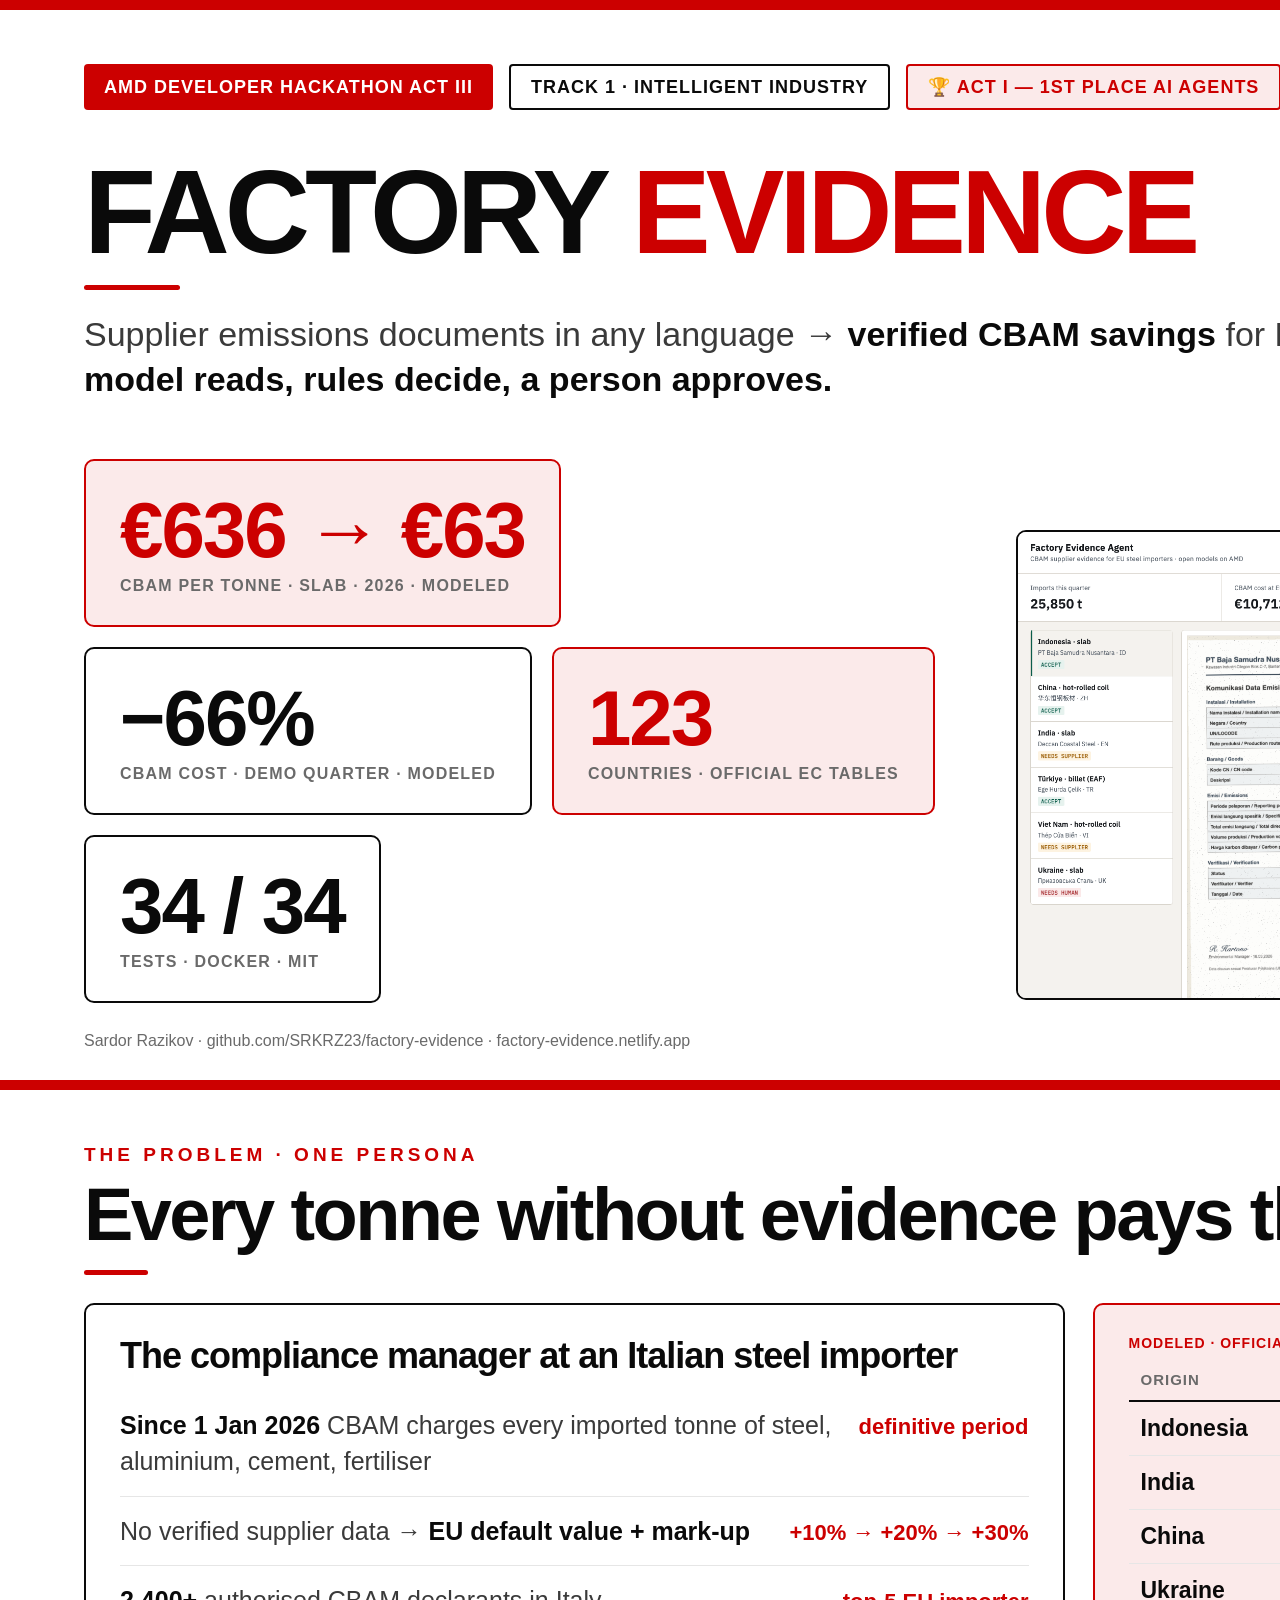
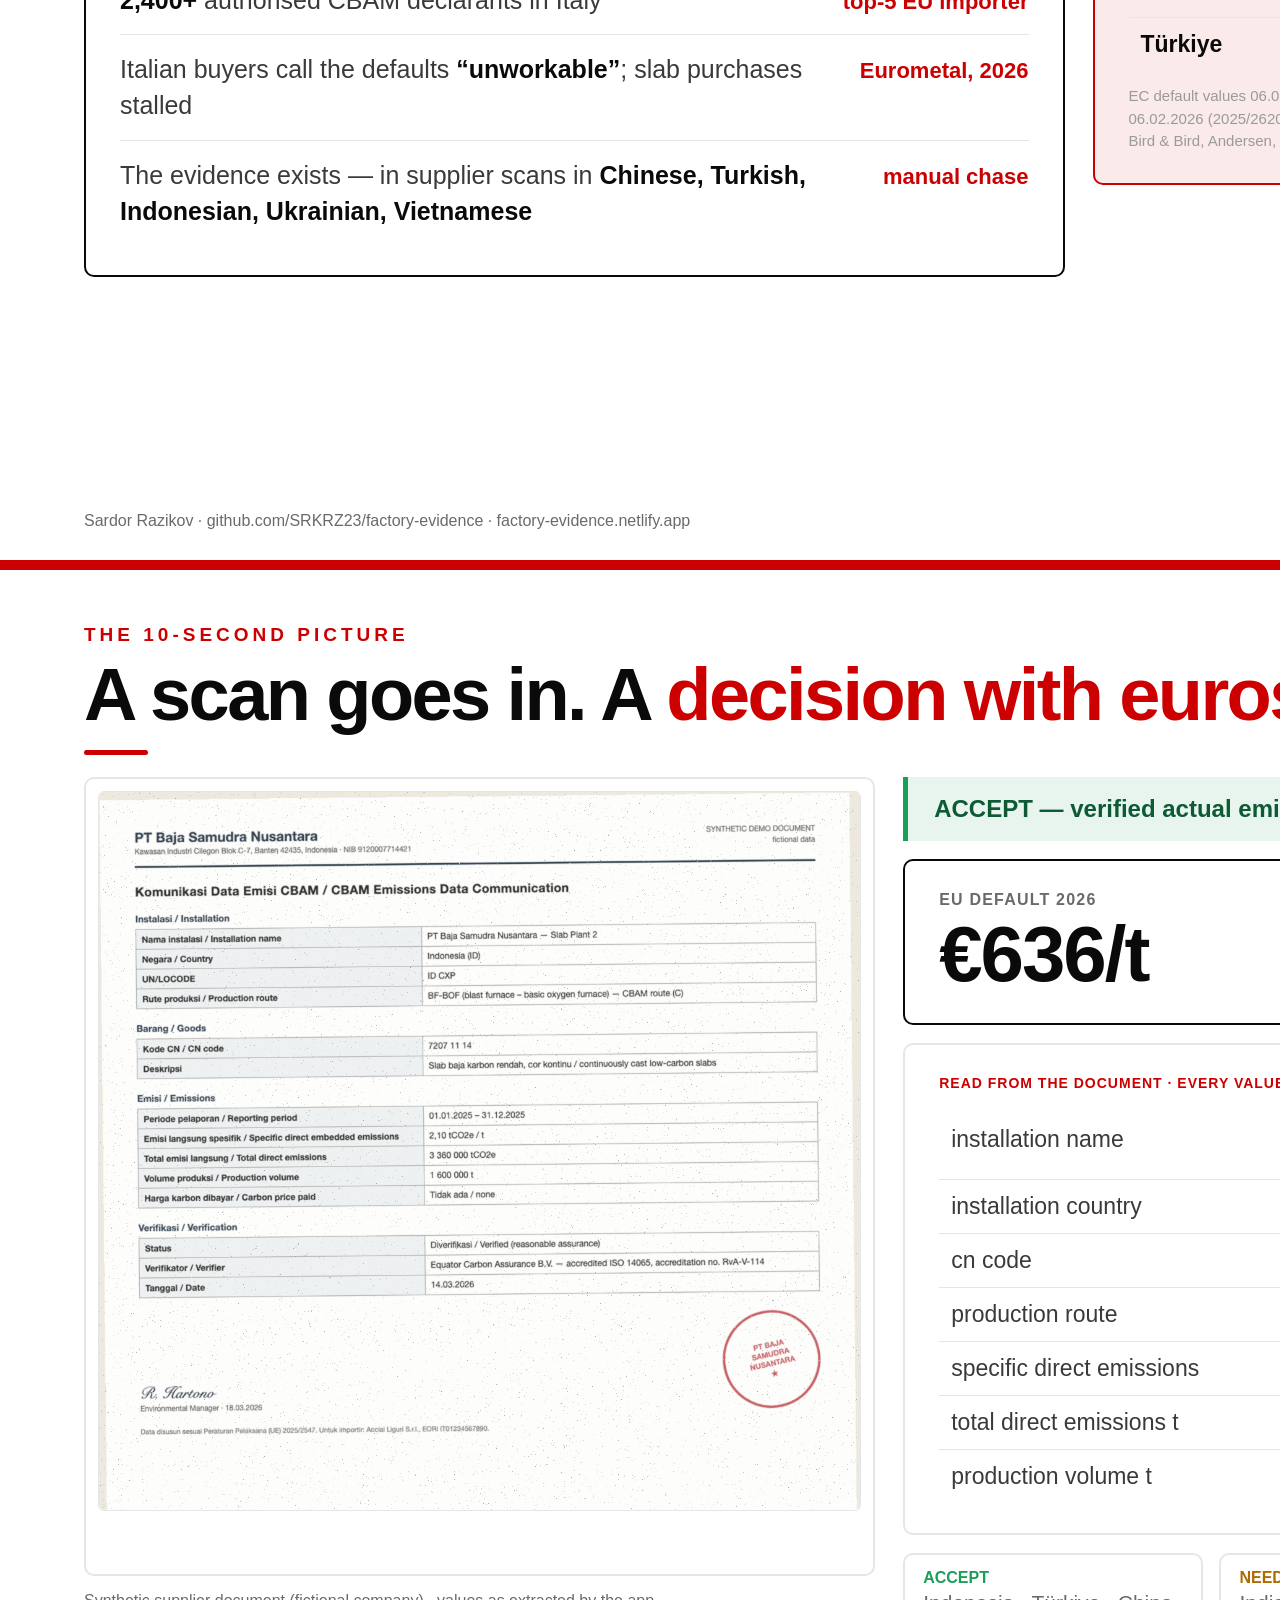
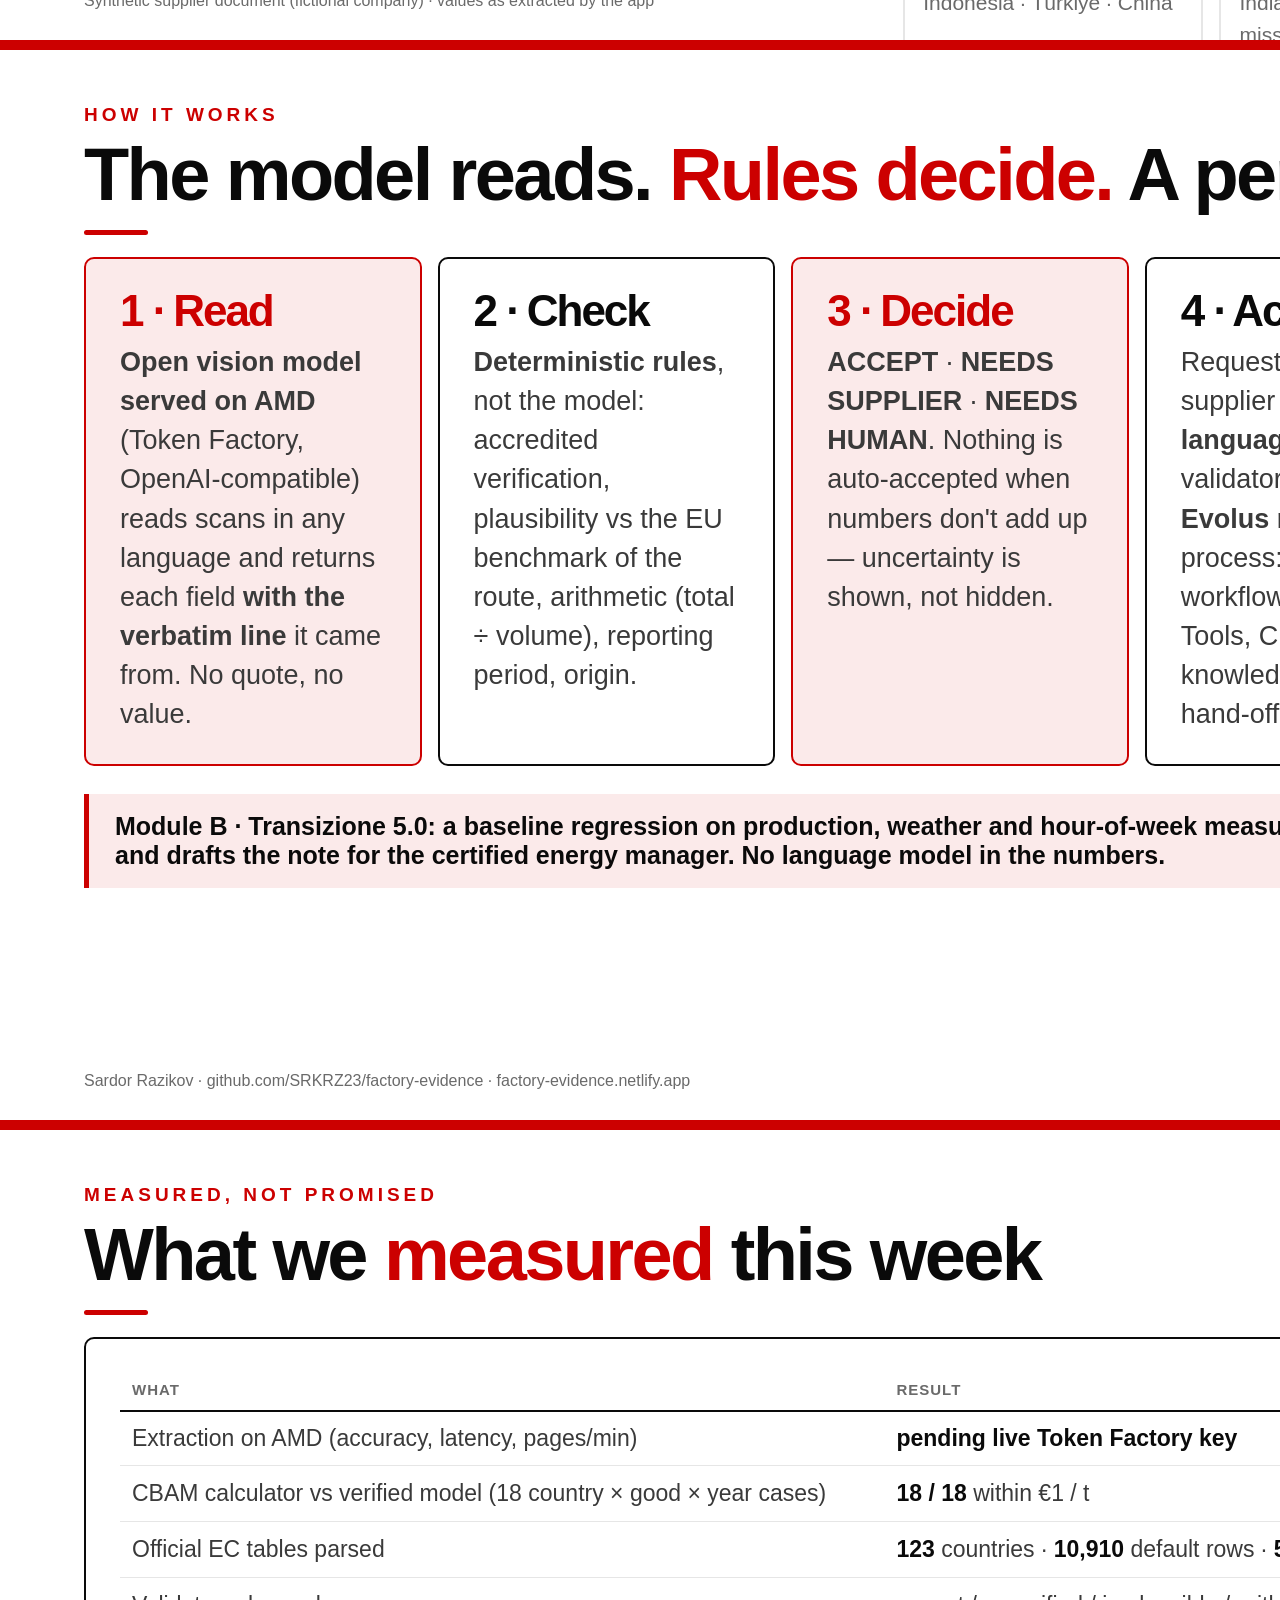
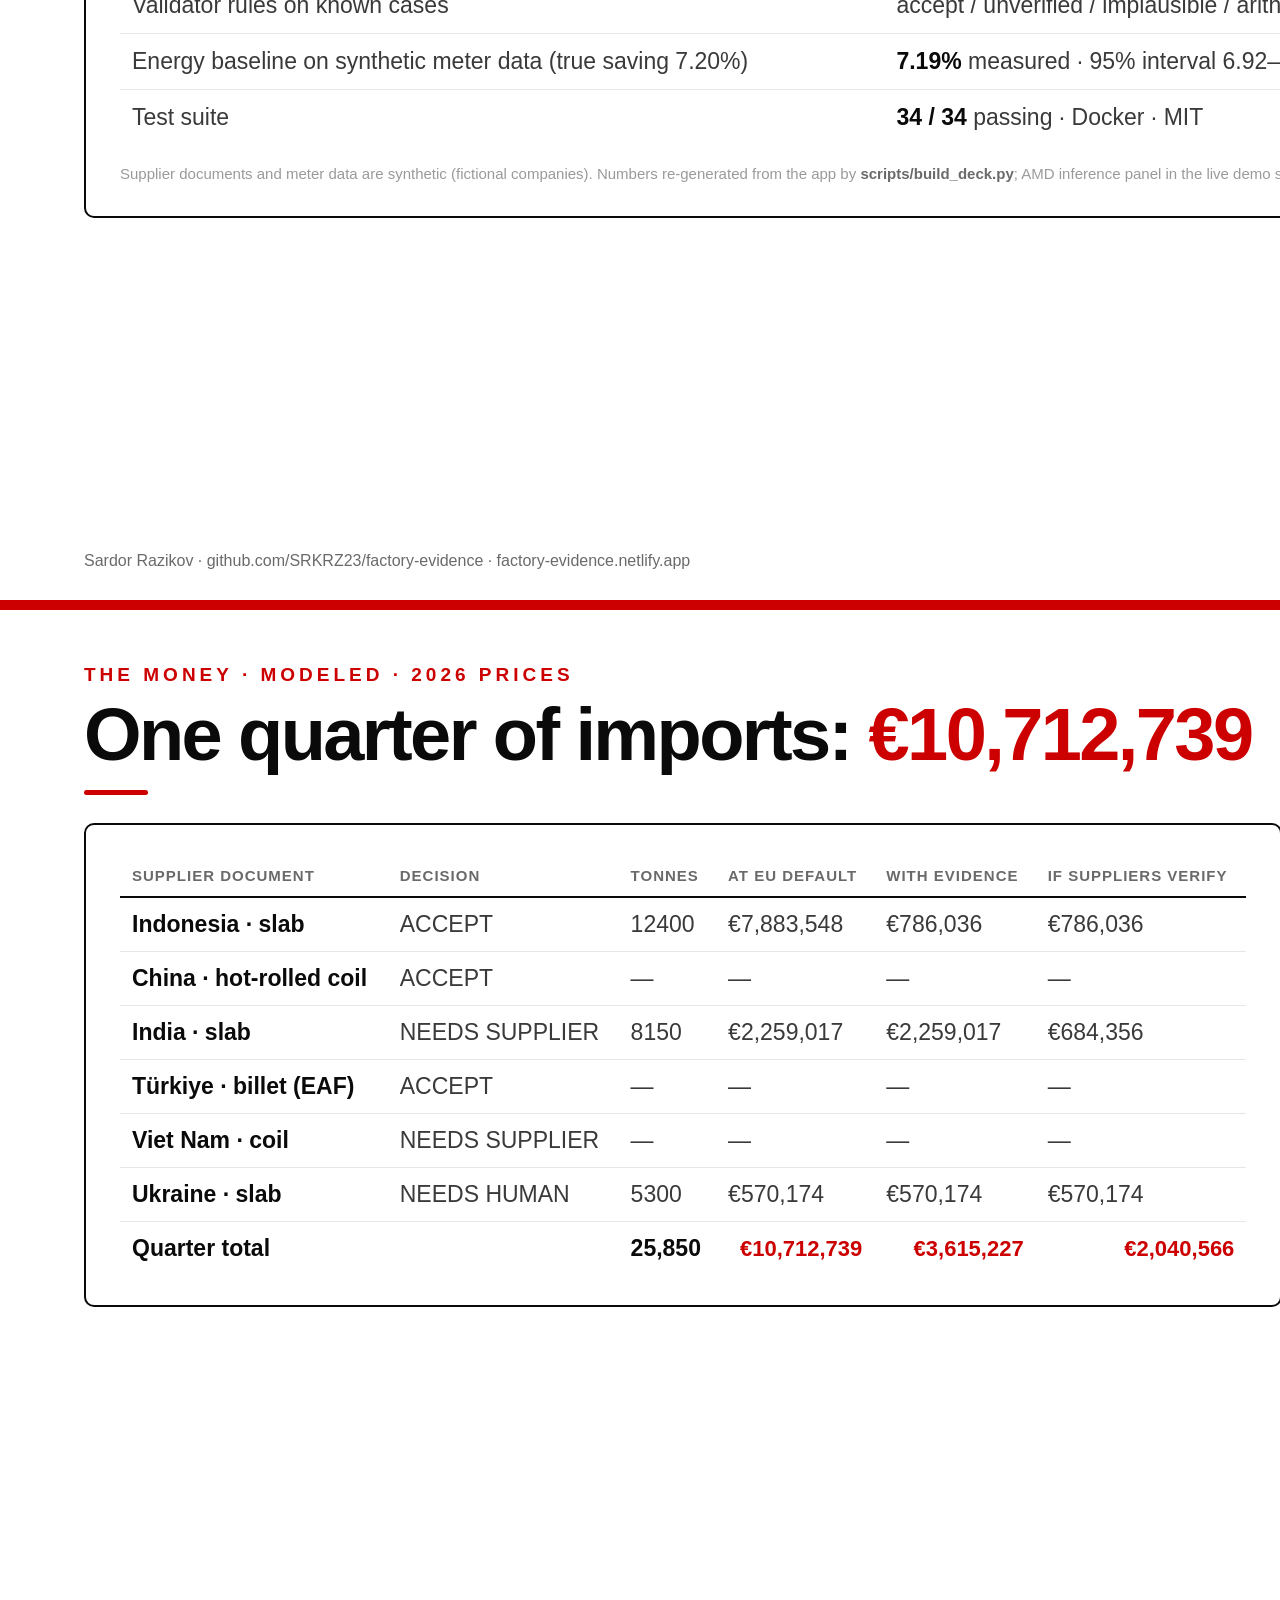
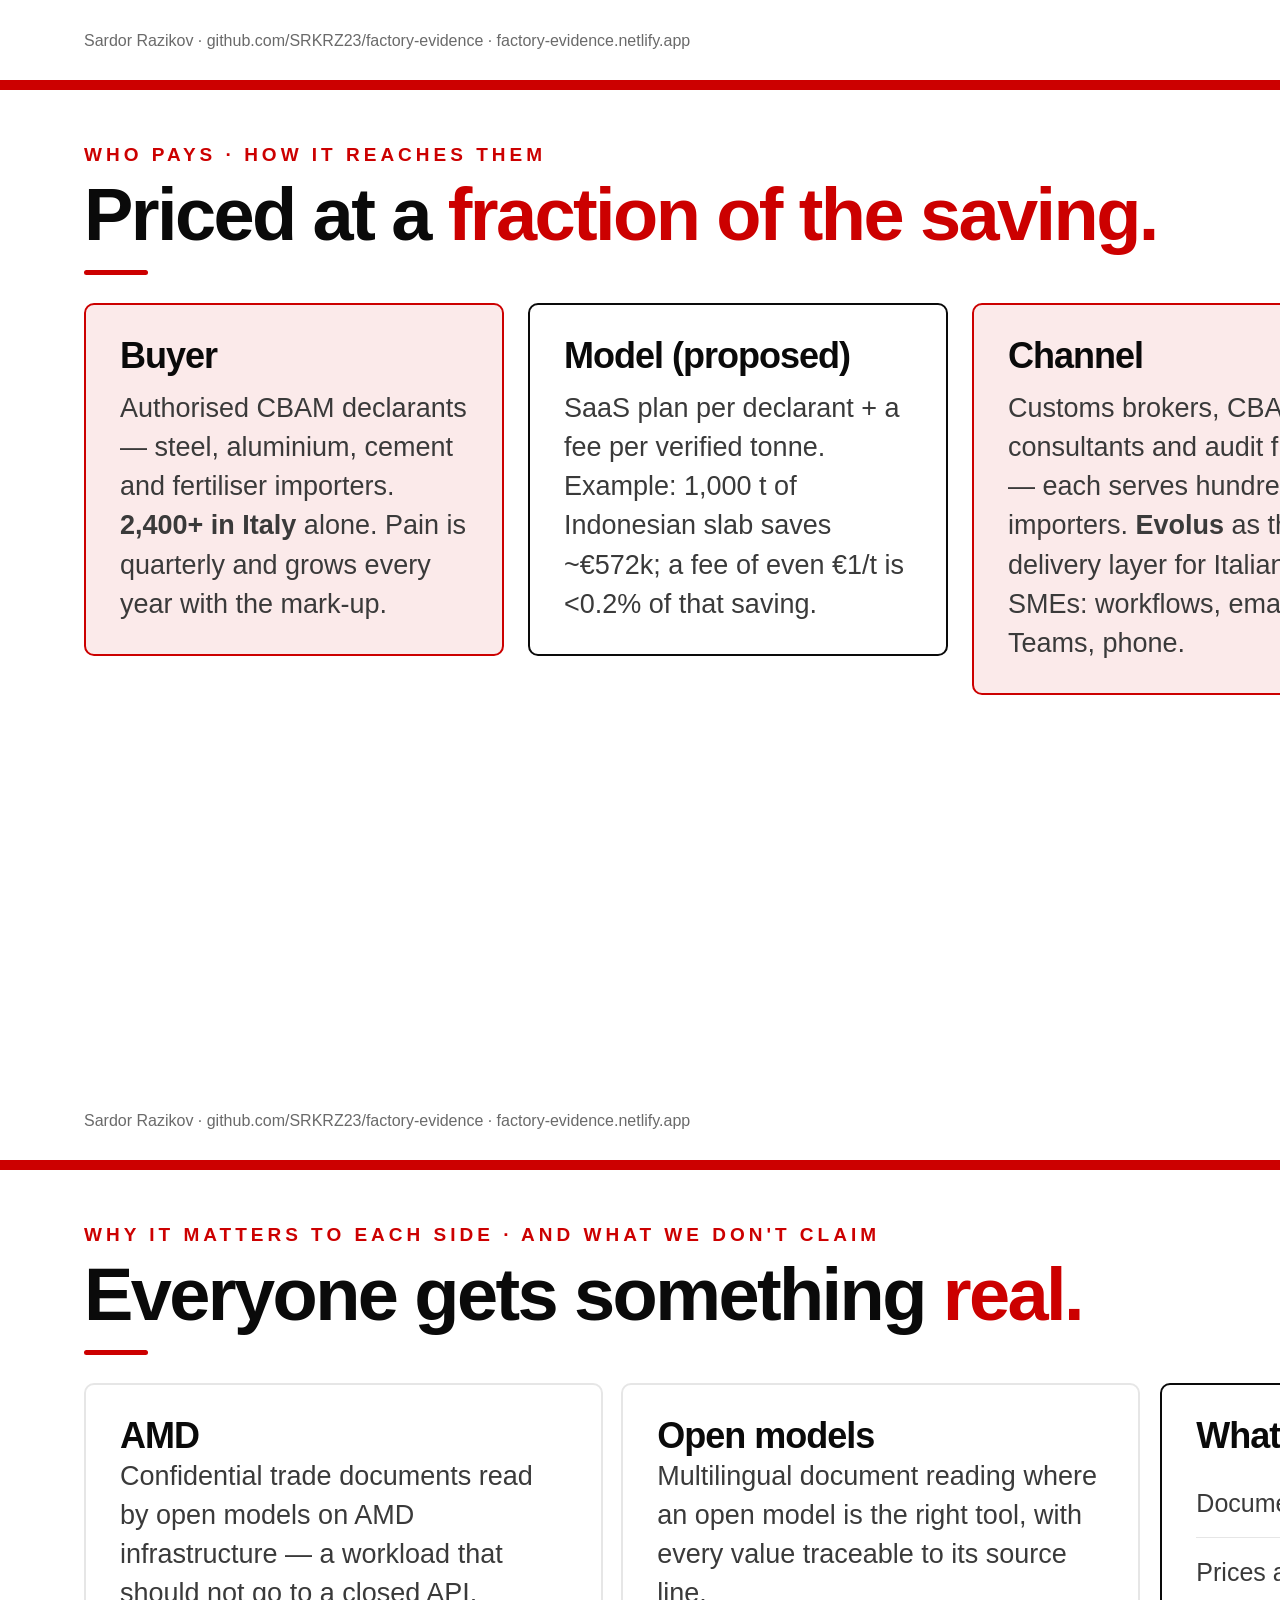
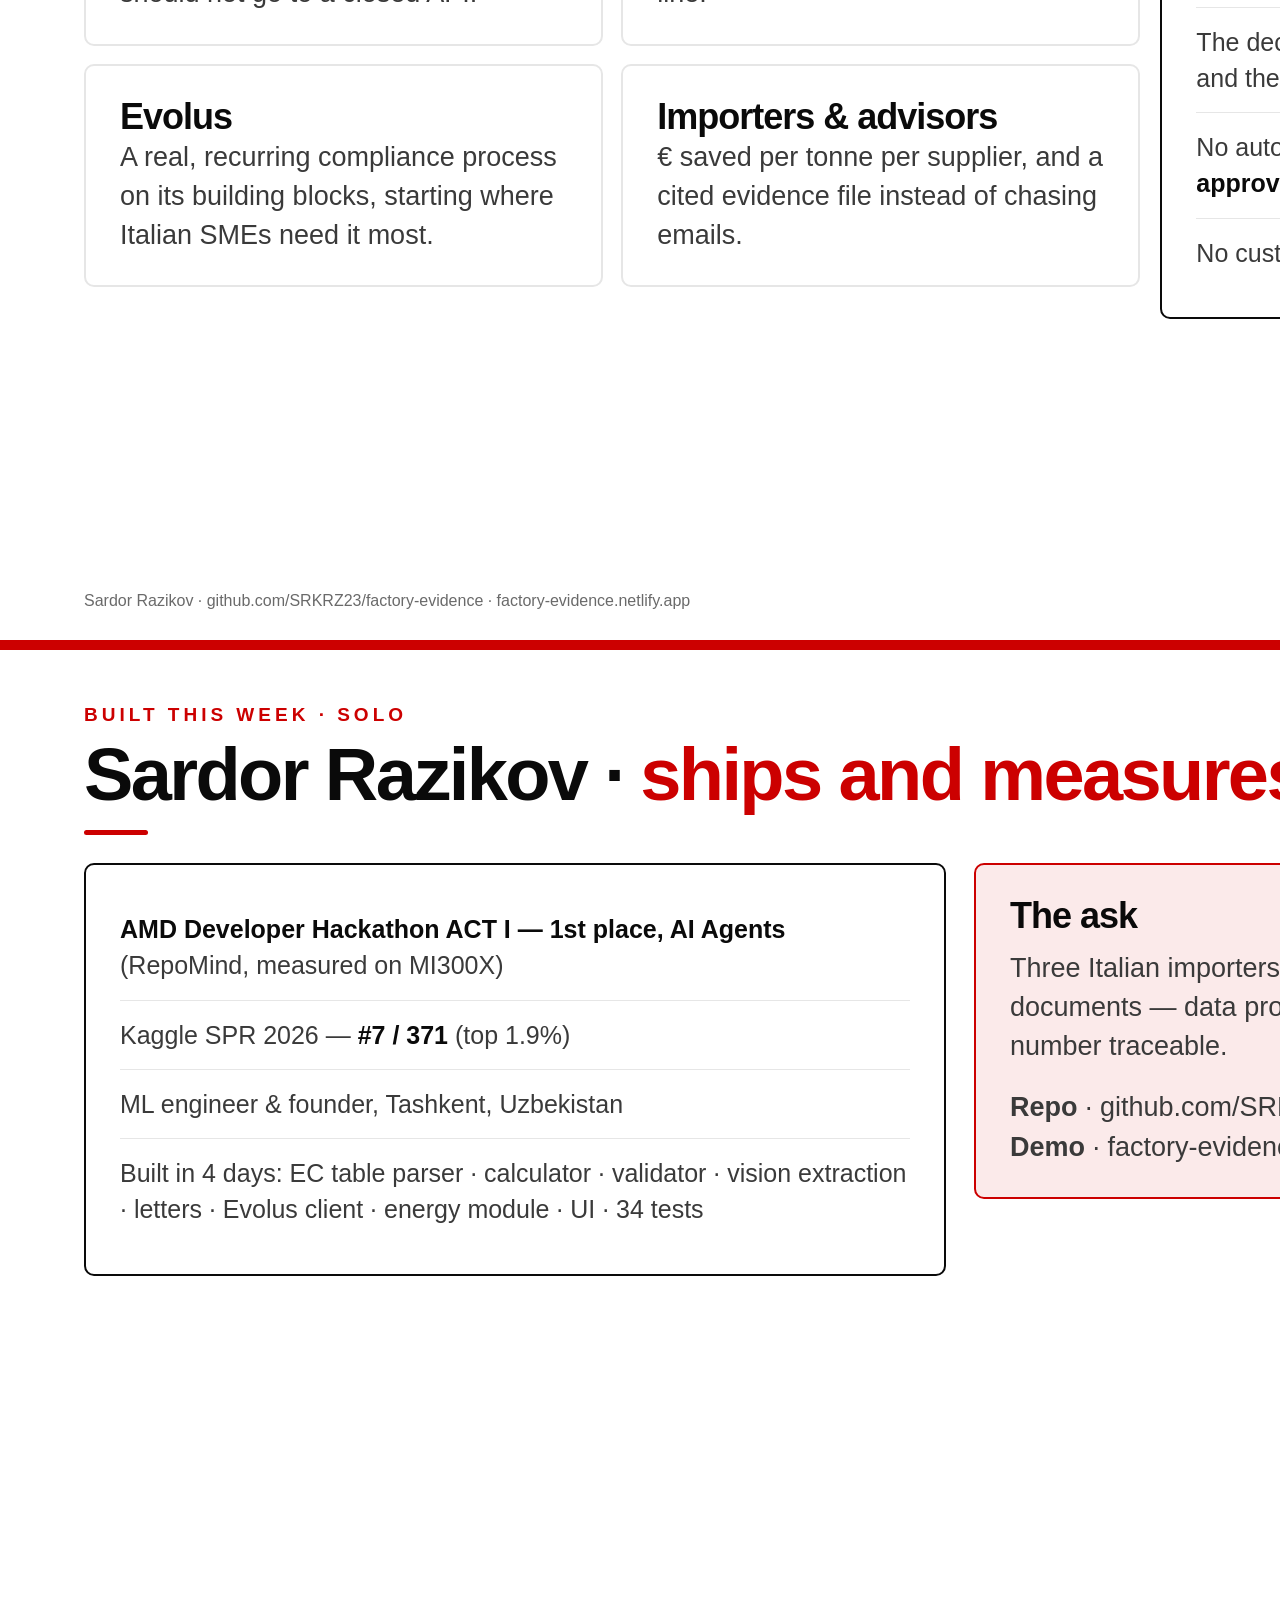
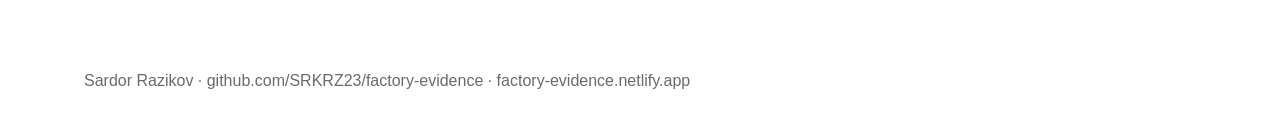
==== deck/deck.html @ 96995062 "Pitch deck (9 slides, generated from app results)" ====
<!DOCTYPE html><html lang="en"><head><meta charset="UTF-8"><title>Factory Evidence — Pitch</title><style>
*{margin:0;padding:0;box-sizing:border-box}
html,body{background:#fff;font-family:-apple-system,BlinkMacSystemFont,'Helvetica Neue',Arial,sans-serif;color:#0A0A0A}
:root{--r:#CC0000;--ink:#0A0A0A;--g1:#3a3a3a;--g2:#6a6a6a;--g3:#9a9a9a;--line:#e6e6e6;--rf:#fbeaea}
.slide{width:1920px;height:1080px;position:relative;background:#fff;padding:64px 84px;display:flex;flex-direction:column;overflow:hidden}
.slide::before{content:'';position:absolute;top:0;left:0;width:100%;height:10px;background:var(--r)}
.eye{font-size:14px;font-weight:800;letter-spacing:4px;text-transform:uppercase;color:var(--r);margin-bottom:12px}
.h1{font-size:118px;font-weight:900;letter-spacing:-5px;line-height:.92;color:var(--ink)}
.h2{font-size:58px;font-weight:900;letter-spacing:-2.3px;line-height:1.0;color:var(--ink)}
.h3{font-size:30px;font-weight:800;letter-spacing:-1px;color:var(--ink)}
.r{color:var(--r)}
.divr{width:64px;height:5px;background:var(--r);border-radius:3px;margin:18px 0 22px}
.lead{font-size:24px;line-height:1.45;color:var(--g1);font-weight:500}
.body{font-size:18px;line-height:1.55;color:var(--g1)}
.sm{font-size:14px;color:var(--g2);line-height:1.5}
.tiny{font-size:11.5px;color:var(--g3);line-height:1.5}
.flex{display:flex}.g16{gap:16px}.g20{gap:20px}.g24{gap:24px}.g28{gap:28px}.g36{gap:36px}
.full{flex:1}
.badge{display:inline-flex;align-items:center;padding:8px 18px;border-radius:4px;font-size:14px;font-weight:800;letter-spacing:1px;text-transform:uppercase}
.b-r{background:var(--r);color:#fff}.b-o{background:#fff;color:var(--ink);border:2px solid var(--ink)}.b-ro{background:var(--rf);color:var(--r);border:2px solid var(--r)}
.card{border:2px solid var(--line);border-radius:10px;padding:24px 28px;background:#fff}
.card-r{border-color:var(--r);background:var(--rf)}.card-k{border-color:var(--ink)}
.kpi{font-size:56px;font-weight:900;letter-spacing:-2px;line-height:1;color:var(--r)}.kpi.k{color:var(--ink)}
.klbl{font-size:13px;font-weight:700;letter-spacing:1px;text-transform:uppercase;color:var(--g2);margin-top:8px}
.tag{font-size:11px;font-weight:800;letter-spacing:1px;text-transform:uppercase;color:var(--r);margin-bottom:8px}
.sn{position:absolute;bottom:30px;right:84px;font-size:15px;font-weight:800;color:var(--g3);letter-spacing:2px}
.foot{position:absolute;bottom:30px;left:84px;font-size:13px;color:var(--g2)}
.quote{border-left:5px solid var(--r);padding:12px 22px;background:var(--rf);font-size:18px;color:var(--ink);font-weight:600;border-radius:0 6px 6px 0}
sup{font-size:.58em;color:var(--r);font-weight:800;vertical-align:super;line-height:0}
.prow{display:flex;justify-content:space-between;align-items:baseline;gap:14px;padding:8px 0;border-bottom:1px solid var(--line);font-size:16.5px;color:var(--g1)}
.prow:last-child{border-bottom:none}.prow b{color:var(--ink)}
.pv{color:var(--r);font-weight:800;white-space:nowrap;text-align:right}
table{width:100%;border-collapse:collapse}
th{font-size:11px;font-weight:800;letter-spacing:1px;text-transform:uppercase;color:var(--g2);text-align:left;padding:8px 10px;border-bottom:2px solid var(--ink)}
td{font-size:16px;color:var(--g1);padding:8px 10px;border-bottom:1px solid var(--line)}
td b{color:var(--ink)} tr:last-child td{border-bottom:none}
.mstrip{display:flex;border:2px solid var(--ink);border-radius:10px;overflow:hidden}
.mi{flex:1;padding:14px 12px;border-right:2px solid var(--line);text-align:center}.mi:last-child{border-right:none}
.mn{font-size:30px;font-weight:900;letter-spacing:-1px;color:var(--ink)}.mn.r{color:var(--r)}
.ml{font-size:11px;font-weight:700;letter-spacing:.6px;text-transform:uppercase;color:var(--g2);margin-top:5px}
.src{font-size:11px;color:var(--g3);line-height:1.5}.src b{color:var(--g2);font-weight:800}
@page{size:1920px 1080px;margin:0}html{print-color-adjust:exact;-webkit-print-color-adjust:exact}@media print{.slide{page-break-after:always}.slide:last-child{page-break-after:auto}}

.lead b{color:var(--ink)}
.slide img{border:1px solid var(--line);border-radius:6px}
/* ACT III readability pass: judges watch on laptops and in video — larger type, less empty card space */
.eye{font-size:19px;letter-spacing:4px}.h2{font-size:74px;letter-spacing:-2.6px}.h3{font-size:36px}
.body{font-size:25px;line-height:1.45}.sm{font-size:20px}.lead{font-size:30px}
.badge{font-size:18px;padding:10px 20px}.kpi{font-size:78px}.klbl{font-size:16px;letter-spacing:1.2px}
.prow{font-size:24px;padding:16px 0}.pv{font-size:22px}
th{font-size:15px;padding:12px 12px}td{font-size:22px;padding:13px 12px}
.quote{font-size:25px;padding:18px 26px}.src{font-size:15px}.foot{font-size:16px}.sn{font-size:18px}
.card{padding:30px 34px}.tag{font-size:14px}
.body{font-size:27px}.prow{font-size:25px}td{font-size:23px}.sm{font-size:21px}
</style></head><body><div class="slide">
<div class="flex g16" style="flex-wrap:wrap;margin-bottom:48px">
 <span class="badge b-r">AMD Developer Hackathon ACT III</span><span class="badge b-o">Track 1 · Intelligent Industry</span>
 <span class="badge b-ro">🏆 ACT I — 1st Place AI Agents</span><span class="badge b-o">Open models on AMD · Evolus</span></div>
<div class="h1">FACTORY <span class="r">EVIDENCE</span></div><div class="divr" style="width:96px"></div>
<div class="lead" style="max-width:1560px;font-size:34px;line-height:1.35">Supplier emissions documents in any language → <b>verified CBAM savings</b> for EU steel importers.
 <b>The model reads, rules decide, a person approves.</b></div>
<div class="flex g20" style="margin-top:56px;max-width:880px;flex-wrap:wrap">
 <div class="card card-r" style="min-width:300px"><div class="kpi">€636 → €63</div><div class="klbl">CBAM per tonne · slab · 2026 · modeled</div></div>
 <div class="card card-k" style="min-width:250px"><div class="kpi k">−66%</div><div class="klbl">CBAM cost · demo quarter · modeled</div></div>
 <div class="card card-r" style="min-width:250px"><div class="kpi">123</div><div class="klbl">countries · official EC tables</div></div>
 <div class="card card-k" style="min-width:250px"><div class="kpi k">34 / 34</div><div class="klbl">tests · Docker · MIT</div></div></div>
<div style="position:absolute;right:84px;bottom:80px;width:820px;height:470px;overflow:hidden;border:2px solid var(--ink);border-radius:10px">
 <img src="[data-uri]" style="width:100%;border:0;border-radius:0"></div><div class="foot">Sardor Razikov · github.com/SRKRZ23/factory-evidence · factory-evidence.netlify.app</div><div class="sn">01 / 09</div></div><div class="slide">
<div class="eye">The problem · one persona</div>
<div class="h2">Every tonne without evidence pays the <span class="r">EU default.</span></div><div class="divr"></div>
<div class="flex g28" style="align-items:flex-start;margin-top:6px">
 <div class="card card-k" style="flex:1.15">
  <div class="h3">The compliance manager at an Italian steel importer</div>
  <div class="body" style="margin-top:14px">
   <div class="prow"><span><b>Since 1 Jan 2026</b> CBAM charges every imported tonne of steel, aluminium, cement, fertiliser</span><span class="pv">definitive period</span></div>
   <div class="prow"><span>No verified supplier data → <b>EU default value + mark-up</b></span><span class="pv">+10% → +20% → +30%</span></div>
   <div class="prow"><span><b>2,400+</b> authorised CBAM declarants in Italy</span><span class="pv">top-5 EU importer</span></div>
   <div class="prow"><span>Italian buyers call the defaults <b>“unworkable”</b>; slab purchases stalled</span><span class="pv">Eurometal, 2026</span></div>
   <div class="prow"><span>The evidence exists — in supplier scans in <b>Chinese, Turkish, Indonesian, Ukrainian, Vietnamese</b></span><span class="pv">manual chase</span></div>
  </div></div>
 <div class="card card-r" style="flex:.85">
  <div class="tag">Modeled · official EC tables · slab CN 7207 11 14 · 2026</div>
  <table><tr><th>Origin</th><th>EU default</th><th>Route</th></tr>
   <tr><td><b>Indonesia</b></td><td class="pv">€636 / t</td><td>BF-BOF (C)</td></tr>
   <tr><td><b>India</b></td><td class="pv">€277 / t</td><td>BF-BOF (C)</td></tr>
   <tr><td><b>China</b></td><td class="pv">€177 / t</td><td>BF-BOF (C)</td></tr>
   <tr><td><b>Ukraine</b></td><td class="pv">€108 / t</td><td>BF-BOF (C)</td></tr>
   <tr><td><b>Türkiye</b></td><td class="pv">€100 / t</td><td>BF-BOF (C)</td></tr></table>
  <div class="src" style="margin-top:14px">EC default values 06.08.2026 (Annex I 2025/2621 as amended by 2026/1740), benchmarks 06.02.2026 (2025/2620, col. B), CBAM factor 0.975, certificate price €82.32 (2026). Italian context: Bird &amp; Bird, Andersen, Eurometal 2026.</div>
 </div></div><div class="foot">Sardor Razikov · github.com/SRKRZ23/factory-evidence · factory-evidence.netlify.app</div><div class="sn">02 / 09</div></div><div class="slide">
<div class="eye">The 10-second picture</div>
<div class="h2">A scan goes in. A <span class="r">decision with euros</span> comes out.</div><div class="divr"></div>
<div class="flex g28" style="flex:1;min-height:0">
 <div class="card" style="flex:.9;padding:12px;display:flex;align-items:flex-start;justify-content:center;overflow:hidden"><img src="[data-uri]" style="width:100%;object-fit:cover;object-position:top;height:720px"></div>
 <div style="flex:1.1;display:flex;flex-direction:column;gap:18px">
  <div class="quote" style="font-size:24px;background:#e8f5ee;border-color:#1a9e5a;color:#0d5a34">ACCEPT — verified actual emissions replace the EU default</div>
  <div class="flex g20"><div class="card card-k" style="flex:1"><div class="klbl" style="margin:0 0 6px">EU default 2026</div><div class="kpi k">€636/t</div></div>
   <div class="card" style="flex:1;border-color:#1a9e5a"><div class="klbl" style="margin:0 0 6px">With verified evidence</div><div class="kpi" style="color:#1a9e5a">€63/t</div></div></div>
  <div class="card" style="flex:1"><div class="tag">Read from the document · every value with its source line</div>
   <table><tr><td style="width:44%">installation name</td><td><b>PT Baja Samudra Nusantara — Slab Plant 2</b></td></tr><tr><td style="width:44%">installation country</td><td><b>ID</b></td></tr><tr><td style="width:44%">cn code</td><td><b>7207 11 14</b></td></tr><tr><td style="width:44%">production route</td><td><b>C</b></td></tr><tr><td style="width:44%">specific direct emissions</td><td><b>2.1</b></td></tr><tr><td style="width:44%">total direct emissions t</td><td><b>3360000</b></td></tr><tr><td style="width:44%">production volume t</td><td><b>1600000</b></td></tr></table></div>
  <div class="flex g16">
   <div class="card" style="flex:1;padding:14px 18px"><b style="color:#1a9e5a">ACCEPT</b><div class="sm">Indonesia · Türkiye · China</div></div>
   <div class="card" style="flex:1;padding:14px 18px"><b style="color:#b06a00">NEEDS SUPPLIER</b><div class="sm">India unverified · Viet Nam missing CN, period</div></div>
   <div class="card" style="flex:1;padding:14px 18px"><b class="r">NEEDS HUMAN</b><div class="sm">Ukraine 0.35 t/t vs 1.364 benchmark</div></div></div>
 </div></div><div class="foot">Synthetic supplier document (fictional company) · values as extracted by the app</div><div class="sn">03 / 09</div></div><div class="slide">
<div class="eye">How it works</div>
<div class="h2">The model reads. <span class="r">Rules decide.</span> A person approves.</div><div class="divr"></div>
<div class="flex g16" style="align-items:stretch">
 <div class="card card-r" style="flex:1"><div class="kpi" style="font-size:44px">1 · Read</div><div class="body" style="margin-top:10px"><b>Open vision model served on AMD</b> (Token Factory, OpenAI-compatible) reads scans in any language and returns each field <b>with the verbatim line</b> it came from. No quote, no value.</div></div>
 <div class="card card-k" style="flex:1"><div class="kpi k" style="font-size:44px">2 · Check</div><div class="body" style="margin-top:10px"><b>Deterministic rules</b>, not the model: accredited verification, plausibility vs the EU benchmark of the route, arithmetic (total ÷ volume), reporting period, origin.</div></div>
 <div class="card card-r" style="flex:1"><div class="kpi" style="font-size:44px">3 · Decide</div><div class="body" style="margin-top:10px"><b>ACCEPT</b> · <b>NEEDS SUPPLIER</b> · <b>NEEDS HUMAN</b>. Nothing is auto-accepted when numbers don't add up — uncertainty is shown, not hidden.</div></div>
 <div class="card card-k" style="flex:1"><div class="kpi k" style="font-size:44px">4 · Act</div><div class="body" style="margin-top:10px">Request to the supplier <b>in their language</b>, from validator facts only. <b>Evolus</b> runs the process: email intake workflow, extractor, AI Tools, CBAM knowledge library, hand-off.</div></div>
 <div class="card card-r" style="flex:1"><div class="kpi" style="font-size:44px">5 · Count</div><div class="body" style="margin-top:10px">€ per supplier and per quarter: EU default vs verified evidence vs potential if pending suppliers verify. Official EC tables, 123 countries.</div></div></div>
<div class="flex g20" style="margin-top:28px">
 <div class="quote" style="flex:1">Module B · Transizione 5.0: a baseline regression on production, weather and hour-of-week measures an efficiency retrofit with a 95% interval and drafts the note for the certified energy manager. No language model in the numbers.</div></div><div class="foot">Sardor Razikov · github.com/SRKRZ23/factory-evidence · factory-evidence.netlify.app</div><div class="sn">04 / 09</div></div><div class="slide">
<div class="eye">Measured, not promised</div>
<div class="h2">What we <span class="r">measured</span> this week</div><div class="divr"></div>
<div class="card card-k"><table><tr><th>What</th><th>Result</th><th>Status</th></tr><tr><td>Extraction on AMD (accuracy, latency, pages/min)</td><td><b>pending live Token Factory key</b></td><td><span class="badge b-r" style="font-size:11px;padding:4px 10px">PENDING</span></td></tr><tr><td>CBAM calculator vs verified model (18 country × good × year cases)</td><td><b>18 / 18</b> within €1 / t</td><td><span class="badge b-o" style="font-size:11px;padding:4px 10px">MEASURED</span></td></tr><tr><td>Official EC tables parsed</td><td><b>123</b> countries · <b>10,910</b> default rows · <b>570</b> benchmark codes</td><td><span class="badge b-o" style="font-size:11px;padding:4px 10px">MEASURED</span></td></tr><tr><td>Validator rules on known cases</td><td>accept / unverified / implausible / arithmetic / stale / origin — all caught</td><td><span class="badge b-o" style="font-size:11px;padding:4px 10px">MEASURED</span></td></tr><tr><td>Energy baseline on synthetic meter data (true saving 7.20%)</td><td><b>7.19%</b> measured · 95% interval 6.92–7.47% · R² 0.991</td><td><span class="badge b-o" style="font-size:11px;padding:4px 10px">MEASURED</span></td></tr><tr><td>Test suite</td><td><b>34 / 34</b> passing · Docker · MIT</td><td><span class="badge b-o" style="font-size:11px;padding:4px 10px">MEASURED</span></td></tr></table>
<div class="src" style="margin-top:18px">Supplier documents and meter data are synthetic (fictional companies). Numbers re-generated from the app by <b>scripts/build_deck.py</b>; AMD inference panel in the live demo shows per-call latency and tokens.</div></div><div class="foot">Sardor Razikov · github.com/SRKRZ23/factory-evidence · factory-evidence.netlify.app</div><div class="sn">05 / 09</div></div><div class="slide">
<div class="eye">The money · modeled · 2026 prices</div>
<div class="h2">One quarter of imports: <span class="r">€10,712,739 → €3,615,227</span></div><div class="divr"></div>
<div class="flex g28" style="align-items:flex-start;margin-top:6px">
 <div class="card card-k" style="flex:1.5"><table><tr><th>Supplier document</th><th>Decision</th><th>Tonnes</th><th>At EU default</th><th>With evidence</th><th>If suppliers verify</th></tr><tr><td><b>Indonesia · slab</b></td><td>ACCEPT</td><td>12400</td><td>€7,883,548</td><td>€786,036</td><td>€786,036</td></tr><tr><td><b>China · hot-rolled coil</b></td><td>ACCEPT</td><td>—</td><td>—</td><td>—</td><td>—</td></tr><tr><td><b>India · slab</b></td><td>NEEDS SUPPLIER</td><td>8150</td><td>€2,259,017</td><td>€2,259,017</td><td>€684,356</td></tr><tr><td><b>Türkiye · billet (EAF)</b></td><td>ACCEPT</td><td>—</td><td>—</td><td>—</td><td>—</td></tr><tr><td><b>Viet Nam · coil</b></td><td>NEEDS SUPPLIER</td><td>—</td><td>—</td><td>—</td><td>—</td></tr><tr><td><b>Ukraine · slab</b></td><td>NEEDS HUMAN</td><td>5300</td><td>€570,174</td><td>€570,174</td><td>€570,174</td></tr>
  <tr><td><b>Quarter total</b></td><td></td><td><b>25,850</b></td><td class="pv">€10,712,739</td><td class="pv">€3,615,227</td><td class="pv">€2,040,566</td></tr></table></div>
 <div style="flex:.7;display:flex;flex-direction:column;gap:20px">
  <div class="card card-r"><div class="kpi">−66%</div><div class="klbl">CBAM cost with the evidence already accepted</div></div>
  <div class="card card-k"><div class="kpi k">€572k</div><div class="klbl">less CBAM per 1,000 t of Indonesian slab</div></div>
  <div class="src">Modeled from official EC default values and benchmarks; certificate price €82.32 (2026, EC). Tonnages from the synthetic import register; suppliers without a register line show “—”.</div></div></div><div class="foot">Sardor Razikov · github.com/SRKRZ23/factory-evidence · factory-evidence.netlify.app</div><div class="sn">06 / 09</div></div><div class="slide">
<div class="eye">Who pays · how it reaches them</div>
<div class="h2">Priced at a <span class="r">fraction of the saving.</span></div><div class="divr"></div>
<div class="flex g24" style="align-items:flex-start;margin-top:6px">
 <div class="card card-r" style="flex:1"><div class="h3">Buyer</div><div class="body" style="margin-top:12px">Authorised CBAM declarants — steel, aluminium, cement and fertiliser importers. <b>2,400+ in Italy</b> alone. Pain is quarterly and grows every year with the mark-up.</div></div>
 <div class="card card-k" style="flex:1"><div class="h3">Model (proposed)</div><div class="body" style="margin-top:12px">SaaS plan per declarant + a fee per verified tonne. Example: 1,000 t of Indonesian slab saves ~€572k; a fee of even €1/t is &lt;0.2% of that saving.</div></div>
 <div class="card card-r" style="flex:1"><div class="h3">Channel</div><div class="body" style="margin-top:12px">Customs brokers, CBAM consultants and audit firms — each serves hundreds of importers. <b>Evolus</b> as the delivery layer for Italian SMEs: workflows, email, Teams, phone.</div></div>
 <div class="card card-k" style="flex:1"><div class="h3">Next</div><div class="body" style="margin-top:12px">Same document intake for <b>EUDR</b> (deforestation, Dec 2026) and the <b>battery Digital Product Passport</b> (Feb 2027). Module B: Transizione 5.0 energy evidence for manufacturers.</div></div></div><div class="foot">Sardor Razikov · github.com/SRKRZ23/factory-evidence · factory-evidence.netlify.app</div><div class="sn">07 / 09</div></div><div class="slide">
<div class="eye">Why it matters to each side · and what we don't claim</div>
<div class="h2">Everyone gets something <span class="r">real.</span></div><div class="divr"></div>
<div class="flex g20" style="align-items:flex-start;margin-top:6px">
 <div style="flex:1.4;display:grid;grid-template-columns:1fr 1fr;gap:18px">
  <div class="card"><div class="h3">AMD</div><div class="body">Confidential trade documents read by open models on AMD infrastructure — a workload that should not go to a closed API.</div></div>
  <div class="card"><div class="h3">Open models</div><div class="body">Multilingual document reading where an open model is the right tool, with every value traceable to its source line.</div></div>
  <div class="card"><div class="h3">Evolus</div><div class="body">A real, recurring compliance process on its building blocks, starting where Italian SMEs need it most.</div></div>
  <div class="card"><div class="h3">Importers &amp; advisors</div><div class="body">€ saved per tonne per supplier, and a cited evidence file instead of chasing emails.</div></div></div>
 <div class="card card-k" style="flex:.8"><div class="h3">What we don't claim</div><div class="body" style="margin-top:12px">
  <div class="prow"><span>Documents and meter data in the demo are <b>synthetic</b></span></div>
  <div class="prow"><span>Prices after 2026 are <b>scenarios</b>, not forecasts</span></div>
  <div class="prow"><span>The declaration stays with the <b>authorised declarant</b> and the <b>accredited verifier</b></span></div>
  <div class="prow"><span>No autonomous compliance decision — <b>a person approves</b></span></div>
  <div class="prow"><span>No customer or partner endorsement implied</span></div></div></div></div><div class="foot">Sardor Razikov · github.com/SRKRZ23/factory-evidence · factory-evidence.netlify.app</div><div class="sn">08 / 09</div></div><div class="slide">
<div class="eye">Built this week · solo</div>
<div class="h2">Sardor Razikov · <span class="r">ships and measures.</span></div><div class="divr"></div>
<div class="flex g28" style="align-items:flex-start;margin-top:6px">
 <div class="card card-k" style="flex:1"><div class="body">
  <div class="prow"><span><b>AMD Developer Hackathon ACT I — 1st place, AI Agents</b> (RepoMind, measured on MI300X)</span></div>
  <div class="prow"><span>Kaggle SPR 2026 — <b>#7 / 371</b> (top 1.9%)</span></div>
  <div class="prow"><span>ML engineer &amp; founder, Tashkent, Uzbekistan</span></div>
  <div class="prow"><span>Built in 4 days: EC table parser · calculator · validator · vision extraction · letters · Evolus client · energy module · UI · 34 tests</span></div></div></div>
 <div class="card card-r" style="flex:1"><div class="h3">The ask</div><div class="body" style="margin-top:12px">
  Three Italian importers or CBAM advisors to pilot on <b>real</b> supplier documents — data processed by open models on AMD, every number traceable.</div>
  <div class="body" style="margin-top:22px"><b>Repo</b> · github.com/SRKRZ23/factory-evidence<br><b>Demo</b> · factory-evidence.netlify.app</div></div></div><div class="foot">Sardor Razikov · github.com/SRKRZ23/factory-evidence · factory-evidence.netlify.app</div><div class="sn">09 / 09</div></div></body></html>
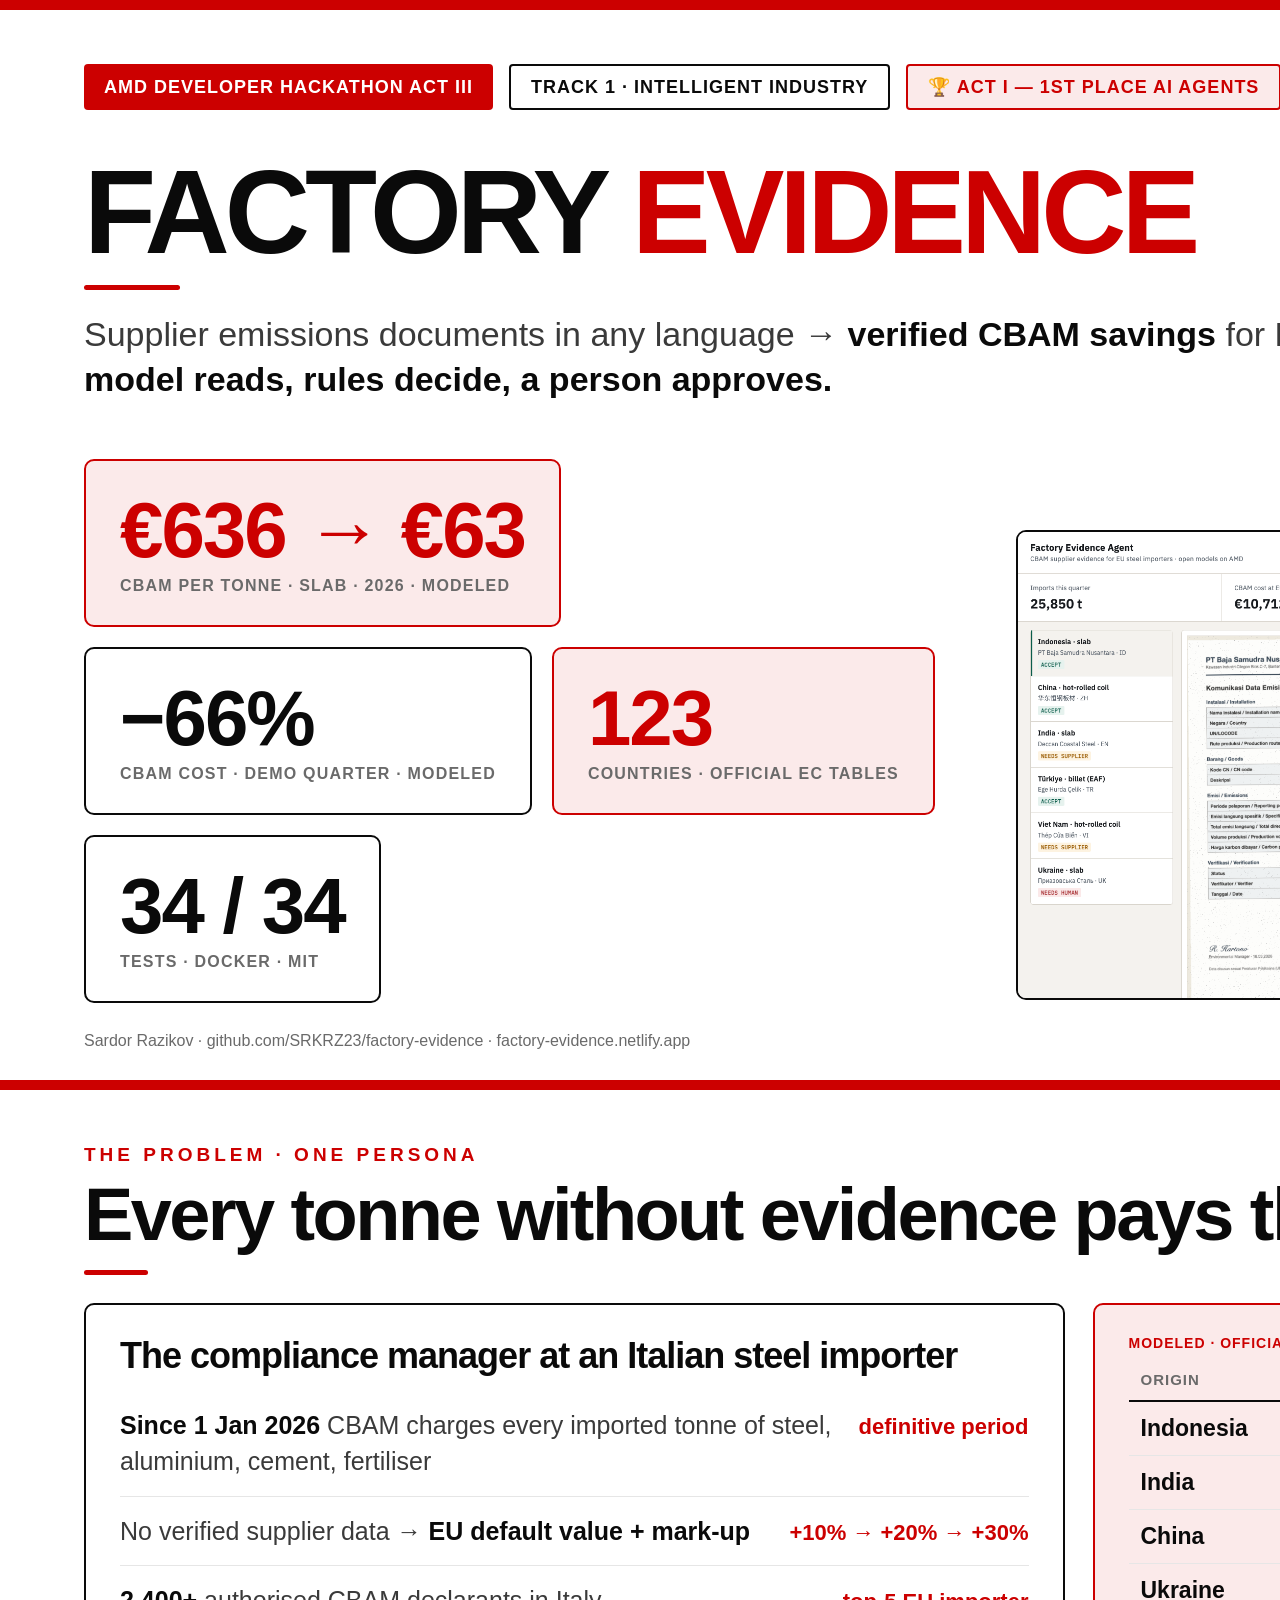
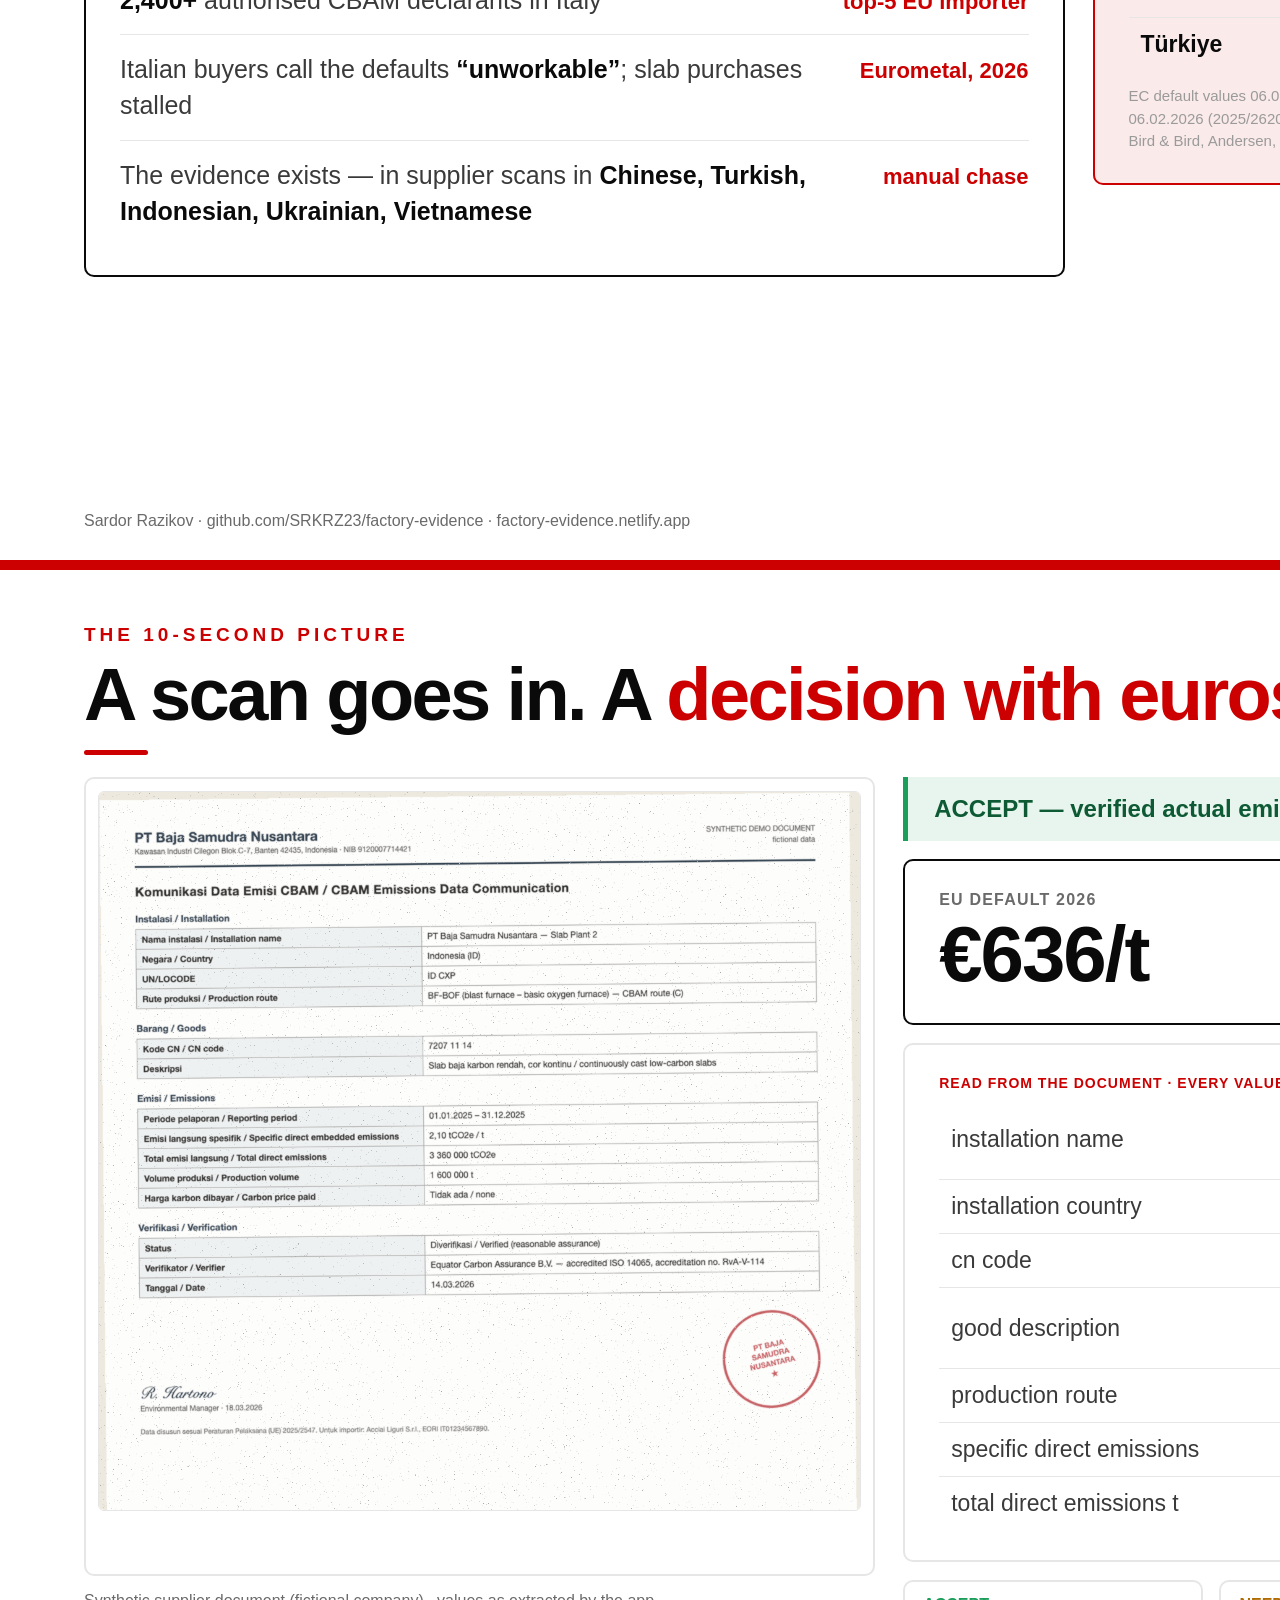
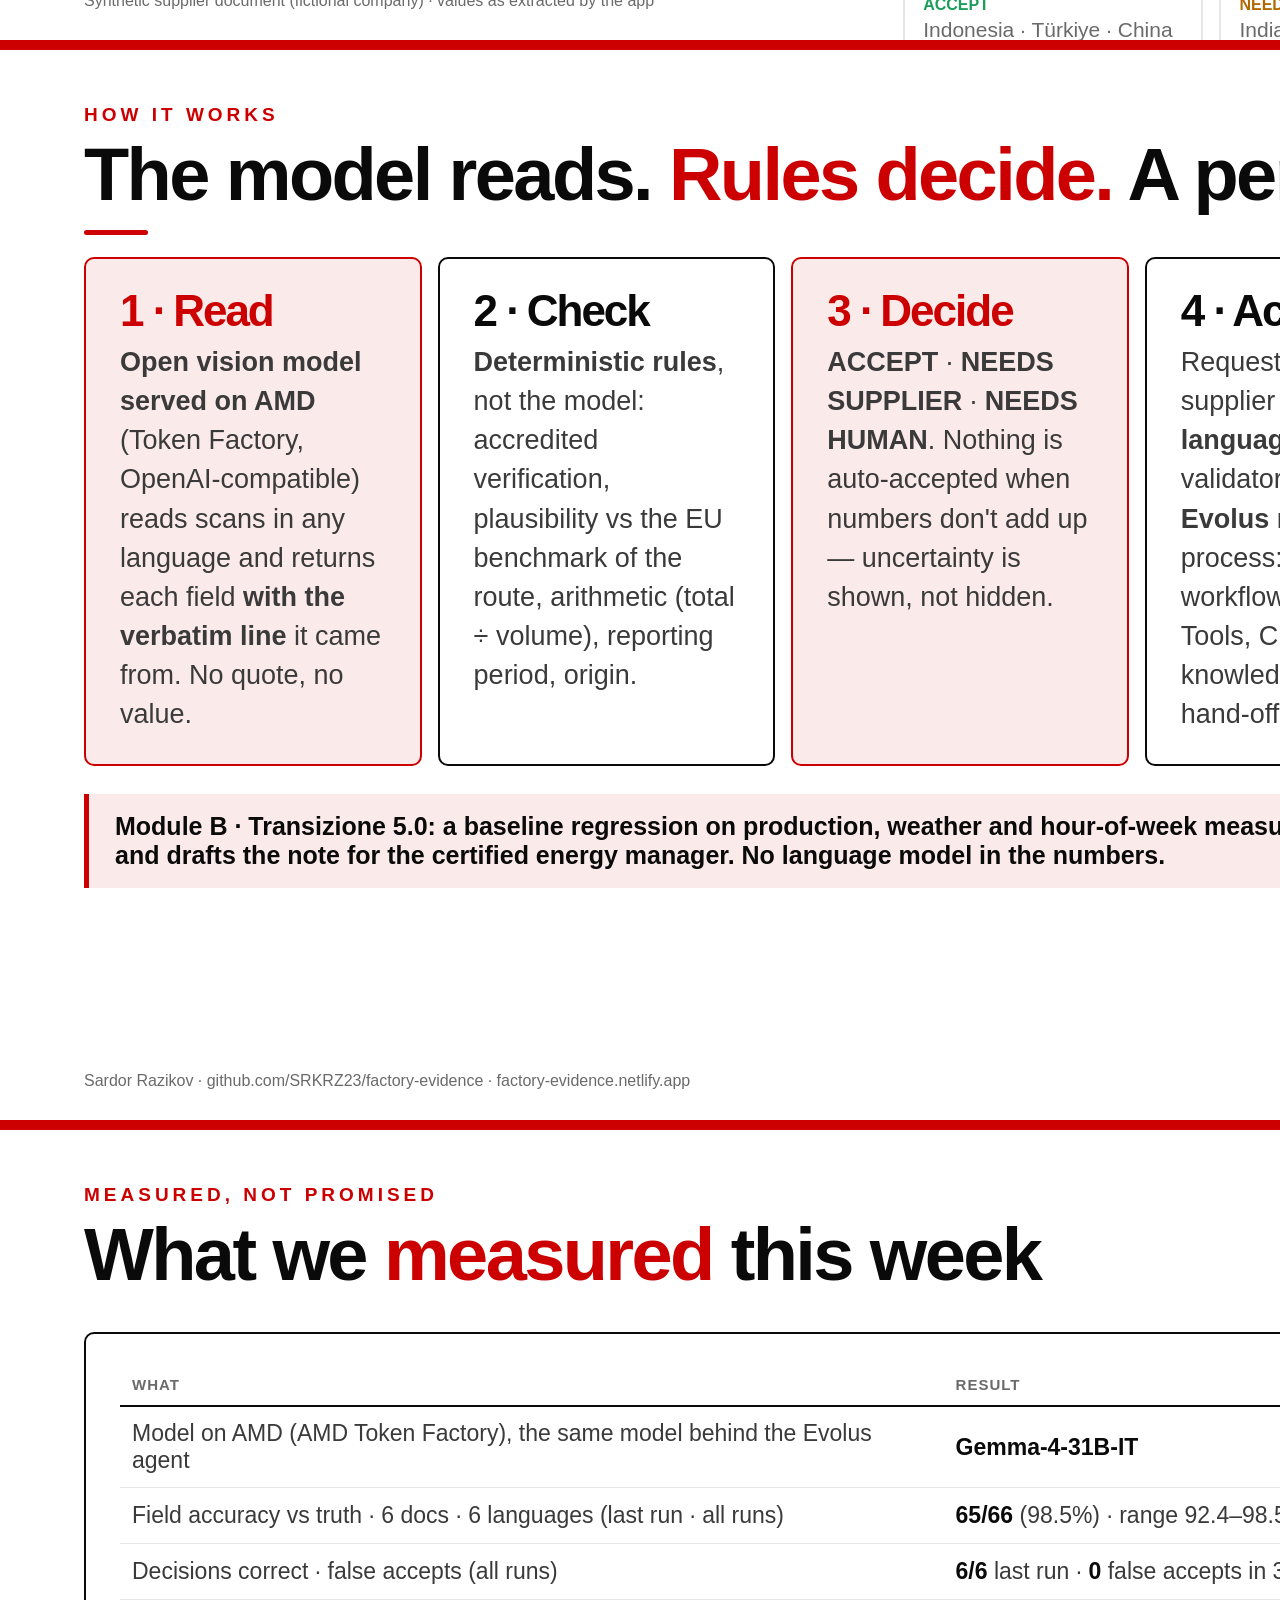
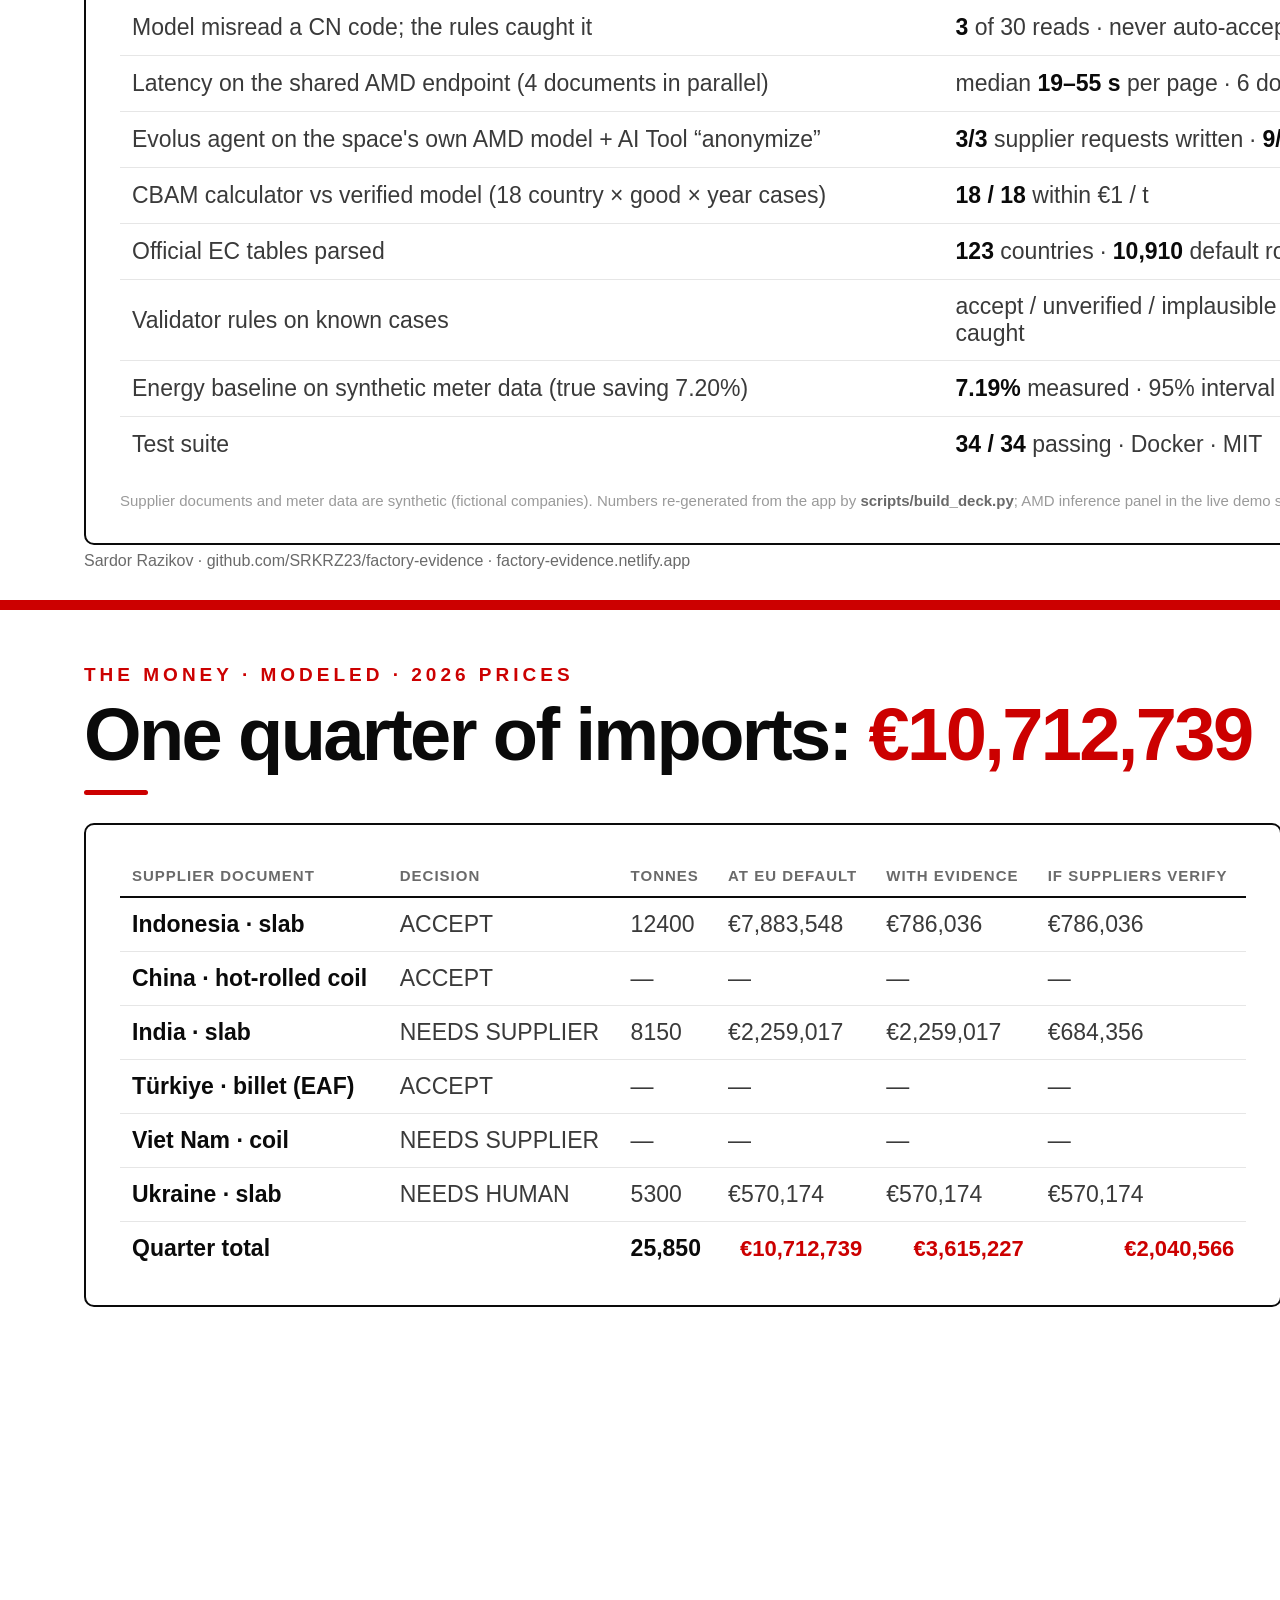
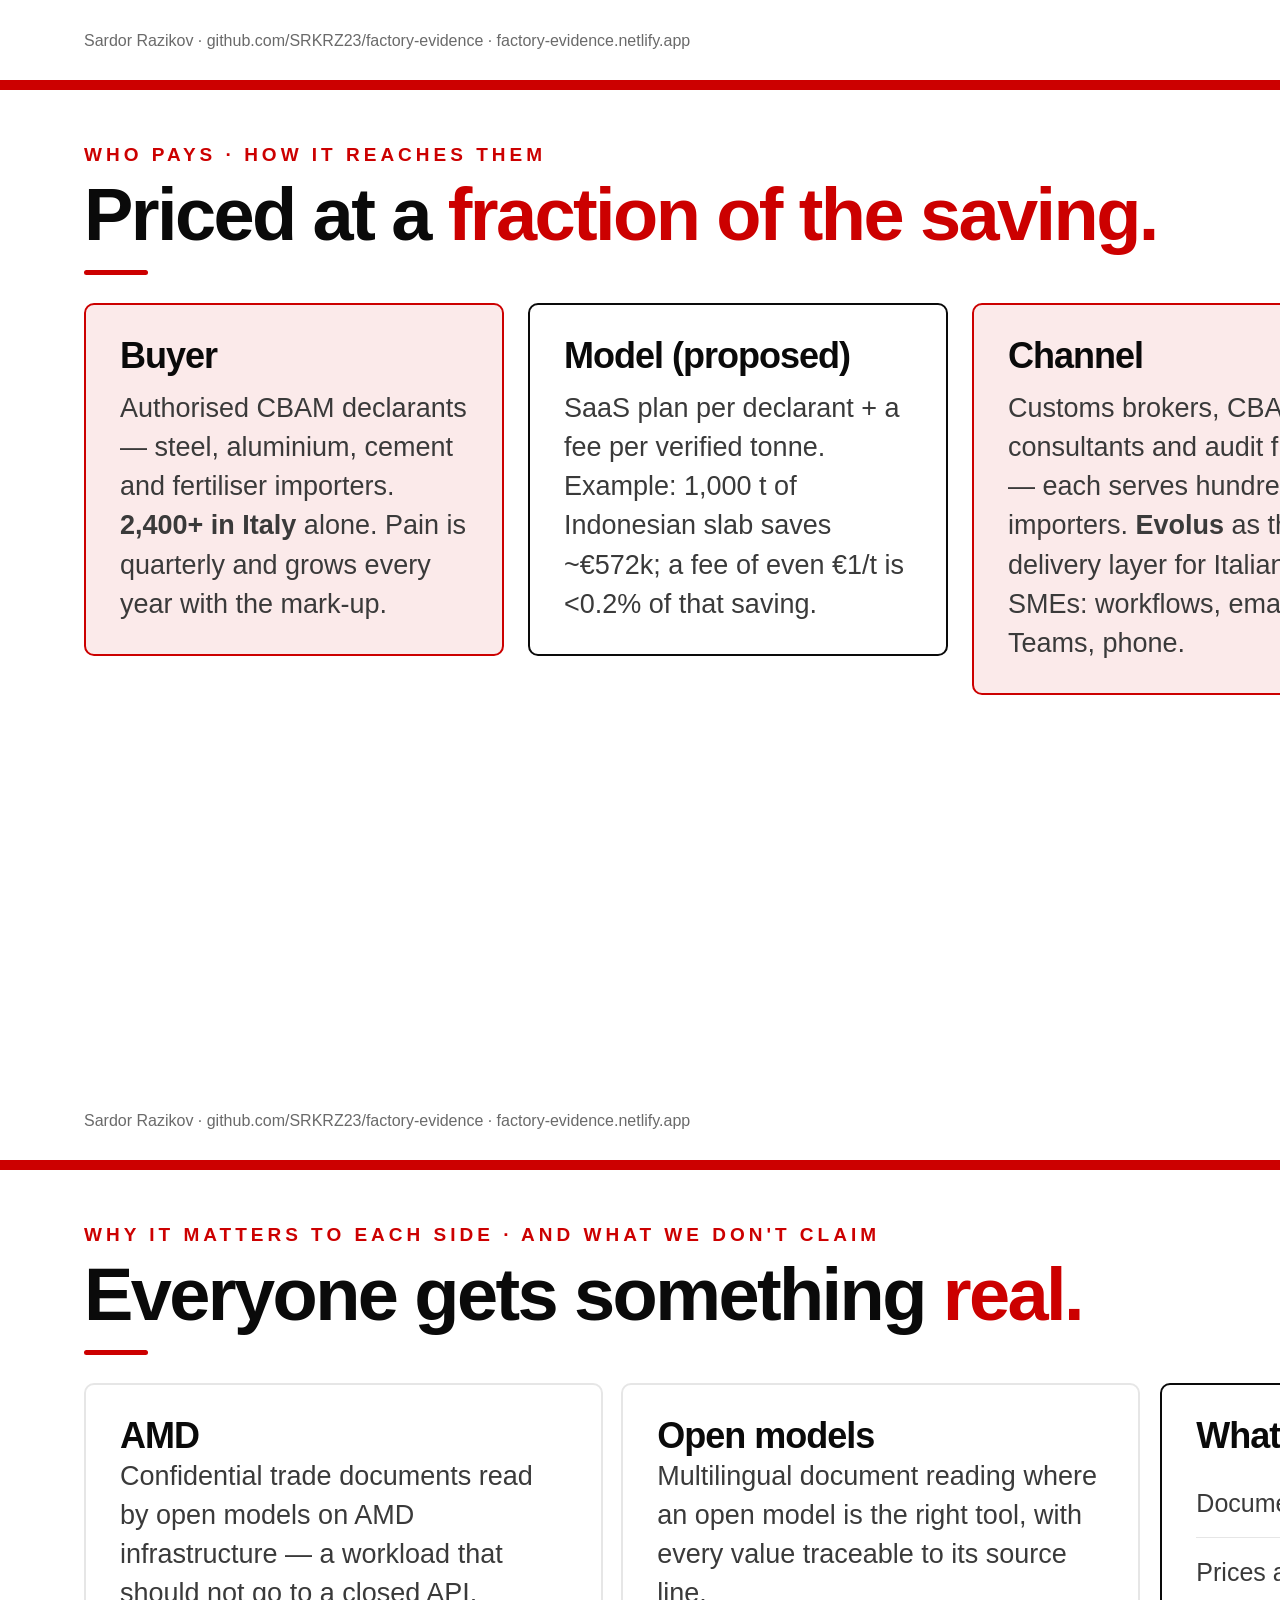
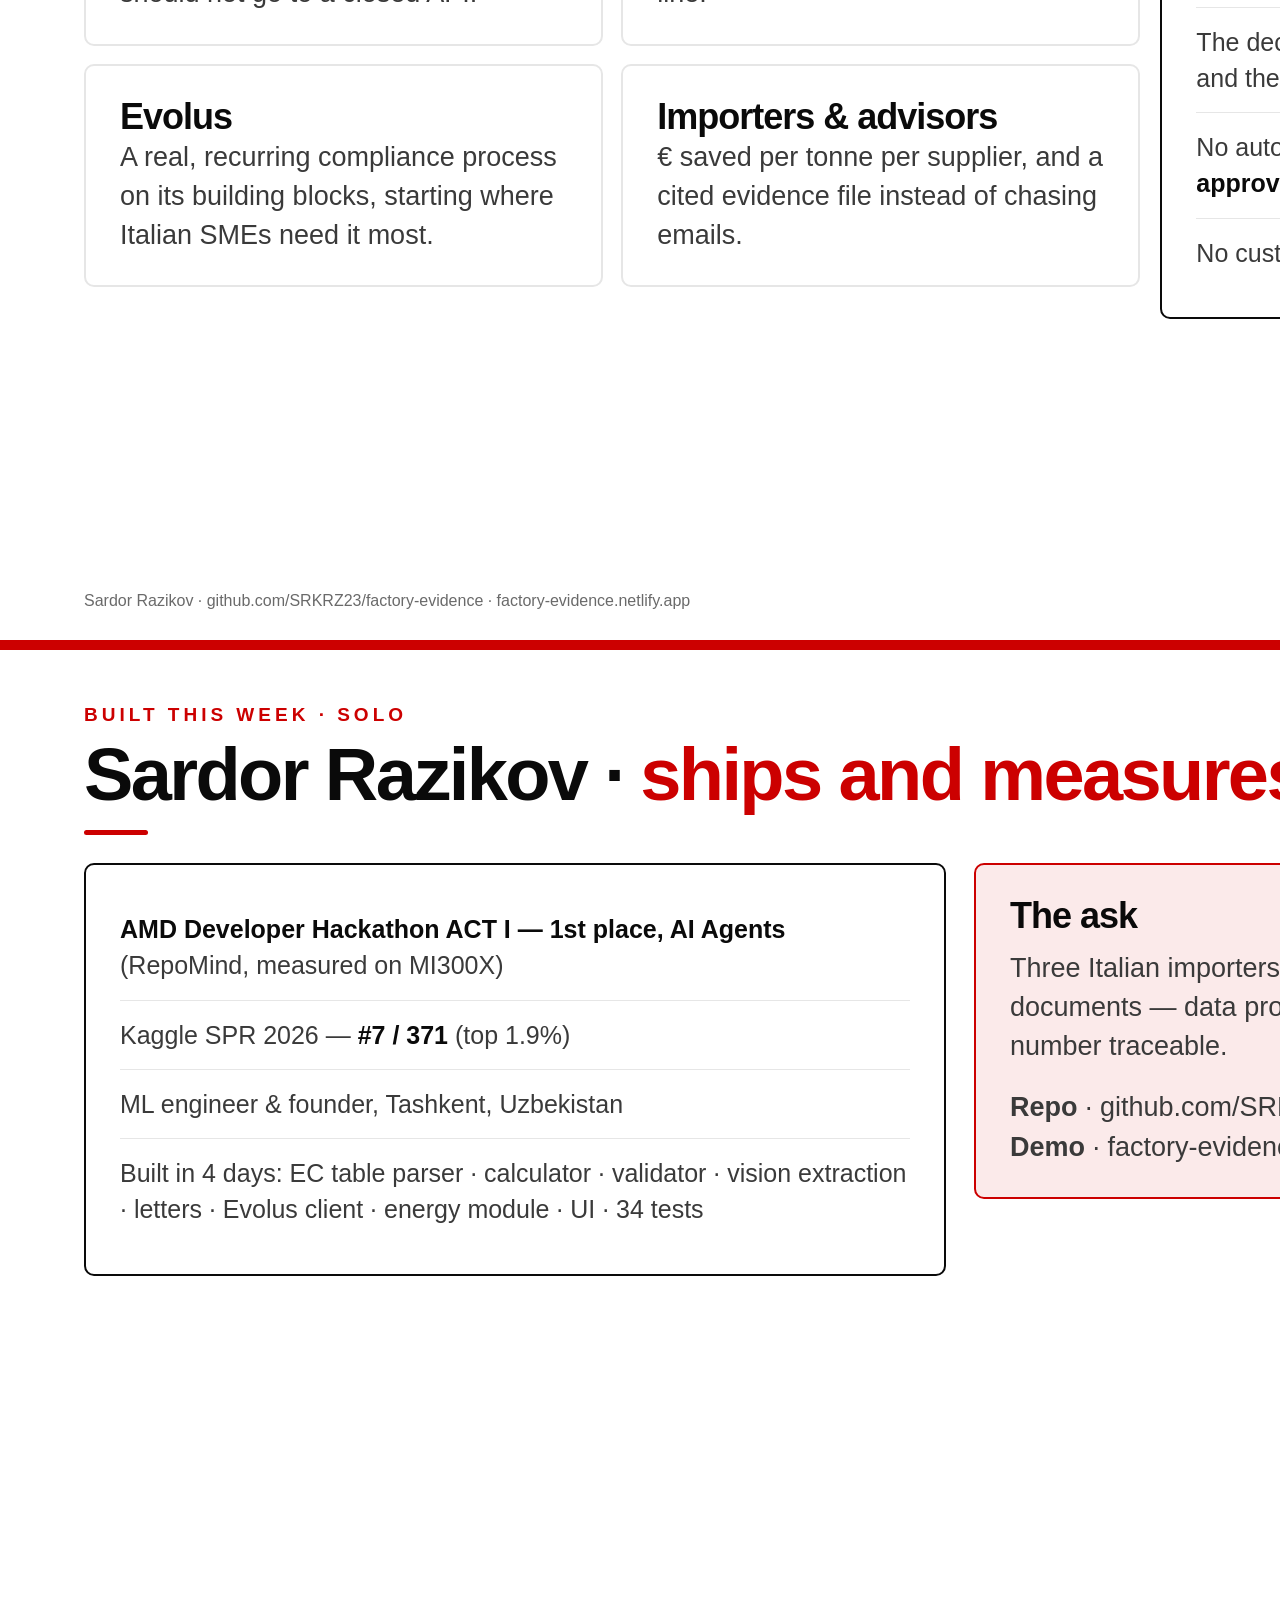
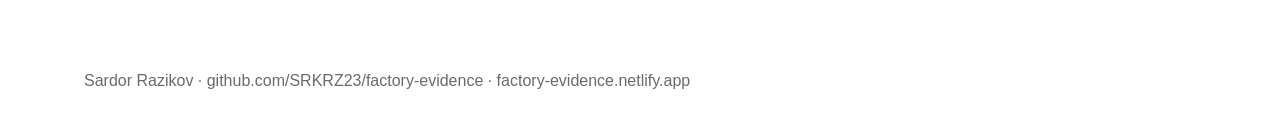
==== commit e5f05061: "Live AMD + Evolus integration and measured benchmark - Evolus agent on the space's own AMD model wri" ====
--- a/deck/deck.html
+++ b/deck/deck.html
@@ -97,7 +97,7 @@
   <div class="flex g20"><div class="card card-k" style="flex:1"><div class="klbl" style="margin:0 0 6px">EU default 2026</div><div class="kpi k">€636/t</div></div>
    <div class="card" style="flex:1;border-color:#1a9e5a"><div class="klbl" style="margin:0 0 6px">With verified evidence</div><div class="kpi" style="color:#1a9e5a">€63/t</div></div></div>
   <div class="card" style="flex:1"><div class="tag">Read from the document · every value with its source line</div>
-   <table><tr><td style="width:44%">installation name</td><td><b>PT Baja Samudra Nusantara — Slab Plant 2</b></td></tr><tr><td style="width:44%">installation country</td><td><b>ID</b></td></tr><tr><td style="width:44%">cn code</td><td><b>7207 11 14</b></td></tr><tr><td style="width:44%">production route</td><td><b>C</b></td></tr><tr><td style="width:44%">specific direct emissions</td><td><b>2.1</b></td></tr><tr><td style="width:44%">total direct emissions t</td><td><b>3360000</b></td></tr><tr><td style="width:44%">production volume t</td><td><b>1600000</b></td></tr></table></div>
+   <table><tr><td style="width:44%">installation name</td><td><b>PT Baja Samudra Nusantara – Slab Plant 2</b></td></tr><tr><td style="width:44%">installation country</td><td><b>ID</b></td></tr><tr><td style="width:44%">cn code</td><td><b>7207 11 14</b></td></tr><tr><td style="width:44%">good description</td><td><b>Slab baja karbon rendah, cor kontinu / continuously cast low-carbon slabs</b></td></tr><tr><td style="width:44%">production route</td><td><b>C</b></td></tr><tr><td style="width:44%">specific direct emissions</td><td><b>2.1</b></td></tr><tr><td style="width:44%">total direct emissions t</td><td><b>3360000</b></td></tr></table></div>
   <div class="flex g16">
    <div class="card" style="flex:1;padding:14px 18px"><b style="color:#1a9e5a">ACCEPT</b><div class="sm">Indonesia · Türkiye · China</div></div>
    <div class="card" style="flex:1;padding:14px 18px"><b style="color:#b06a00">NEEDS SUPPLIER</b><div class="sm">India unverified · Viet Nam missing CN, period</div></div>
@@ -115,7 +115,7 @@
  <div class="quote" style="flex:1">Module B · Transizione 5.0: a baseline regression on production, weather and hour-of-week measures an efficiency retrofit with a 95% interval and drafts the note for the certified energy manager. No language model in the numbers.</div></div><div class="foot">Sardor Razikov · github.com/SRKRZ23/factory-evidence · factory-evidence.netlify.app</div><div class="sn">04 / 09</div></div><div class="slide">
 <div class="eye">Measured, not promised</div>
 <div class="h2">What we <span class="r">measured</span> this week</div><div class="divr"></div>
-<div class="card card-k"><table><tr><th>What</th><th>Result</th><th>Status</th></tr><tr><td>Extraction on AMD (accuracy, latency, pages/min)</td><td><b>pending live Token Factory key</b></td><td><span class="badge b-r" style="font-size:11px;padding:4px 10px">PENDING</span></td></tr><tr><td>CBAM calculator vs verified model (18 country × good × year cases)</td><td><b>18 / 18</b> within €1 / t</td><td><span class="badge b-o" style="font-size:11px;padding:4px 10px">MEASURED</span></td></tr><tr><td>Official EC tables parsed</td><td><b>123</b> countries · <b>10,910</b> default rows · <b>570</b> benchmark codes</td><td><span class="badge b-o" style="font-size:11px;padding:4px 10px">MEASURED</span></td></tr><tr><td>Validator rules on known cases</td><td>accept / unverified / implausible / arithmetic / stale / origin — all caught</td><td><span class="badge b-o" style="font-size:11px;padding:4px 10px">MEASURED</span></td></tr><tr><td>Energy baseline on synthetic meter data (true saving 7.20%)</td><td><b>7.19%</b> measured · 95% interval 6.92–7.47% · R² 0.991</td><td><span class="badge b-o" style="font-size:11px;padding:4px 10px">MEASURED</span></td></tr><tr><td>Test suite</td><td><b>34 / 34</b> passing · Docker · MIT</td><td><span class="badge b-o" style="font-size:11px;padding:4px 10px">MEASURED</span></td></tr></table>
+<div class="card card-k"><table><tr><th>What</th><th>Result</th><th>Status</th></tr><tr><td>Model on AMD (AMD Token Factory), the same model behind the Evolus agent</td><td><b>Gemma-4-31B-IT</b></td><td><span class="badge b-o" style="font-size:11px;padding:4px 10px">MEASURED</span></td></tr><tr><td>Field accuracy vs truth · 6 docs · 6 languages (last run · all runs)</td><td><b>65/66</b> (98.5%) · range 92.4–98.5% over 5 runs</td><td><span class="badge b-o" style="font-size:11px;padding:4px 10px">MEASURED</span></td></tr><tr><td>Decisions correct · false accepts (all runs)</td><td><b>6/6</b> last run · <b>0</b> false accepts in 30 documents</td><td><span class="badge b-o" style="font-size:11px;padding:4px 10px">MEASURED</span></td></tr><tr><td>Model misread a CN code; the rules caught it</td><td><b>3</b> of 30 reads · never auto-accepted · 1 fixed by a rules-guided re-read</td><td><span class="badge b-o" style="font-size:11px;padding:4px 10px">MEASURED</span></td></tr><tr><td>Latency on the shared AMD endpoint (4 documents in parallel)</td><td>median <b>19–55 s</b> per page · 6 documents in 54–109 s</td><td><span class="badge b-o" style="font-size:11px;padding:4px 10px">MEASURED</span></td></tr><tr><td>Evolus agent on the space's own AMD model + AI Tool “anonymize”</td><td><b>3/3</b> supplier requests written · <b>9/9</b> Evolus API calls OK</td><td><span class="badge b-o" style="font-size:11px;padding:4px 10px">MEASURED</span></td></tr><tr><td>CBAM calculator vs verified model (18 country × good × year cases)</td><td><b>18 / 18</b> within €1 / t</td><td><span class="badge b-o" style="font-size:11px;padding:4px 10px">MEASURED</span></td></tr><tr><td>Official EC tables parsed</td><td><b>123</b> countries · <b>10,910</b> default rows · <b>570</b> benchmark codes</td><td><span class="badge b-o" style="font-size:11px;padding:4px 10px">MEASURED</span></td></tr><tr><td>Validator rules on known cases</td><td>accept / unverified / implausible / arithmetic / stale / origin — all caught</td><td><span class="badge b-o" style="font-size:11px;padding:4px 10px">MEASURED</span></td></tr><tr><td>Energy baseline on synthetic meter data (true saving 7.20%)</td><td><b>7.19%</b> measured · 95% interval 6.92–7.47% · R² 0.991</td><td><span class="badge b-o" style="font-size:11px;padding:4px 10px">MEASURED</span></td></tr><tr><td>Test suite</td><td><b>34 / 34</b> passing · Docker · MIT</td><td><span class="badge b-o" style="font-size:11px;padding:4px 10px">MEASURED</span></td></tr></table>
 <div class="src" style="margin-top:18px">Supplier documents and meter data are synthetic (fictional companies). Numbers re-generated from the app by <b>scripts/build_deck.py</b>; AMD inference panel in the live demo shows per-call latency and tokens.</div></div><div class="foot">Sardor Razikov · github.com/SRKRZ23/factory-evidence · factory-evidence.netlify.app</div><div class="sn">05 / 09</div></div><div class="slide">
 <div class="eye">The money · modeled · 2026 prices</div>
 <div class="h2">One quarter of imports: <span class="r">€10,712,739 → €3,615,227</span></div><div class="divr"></div>
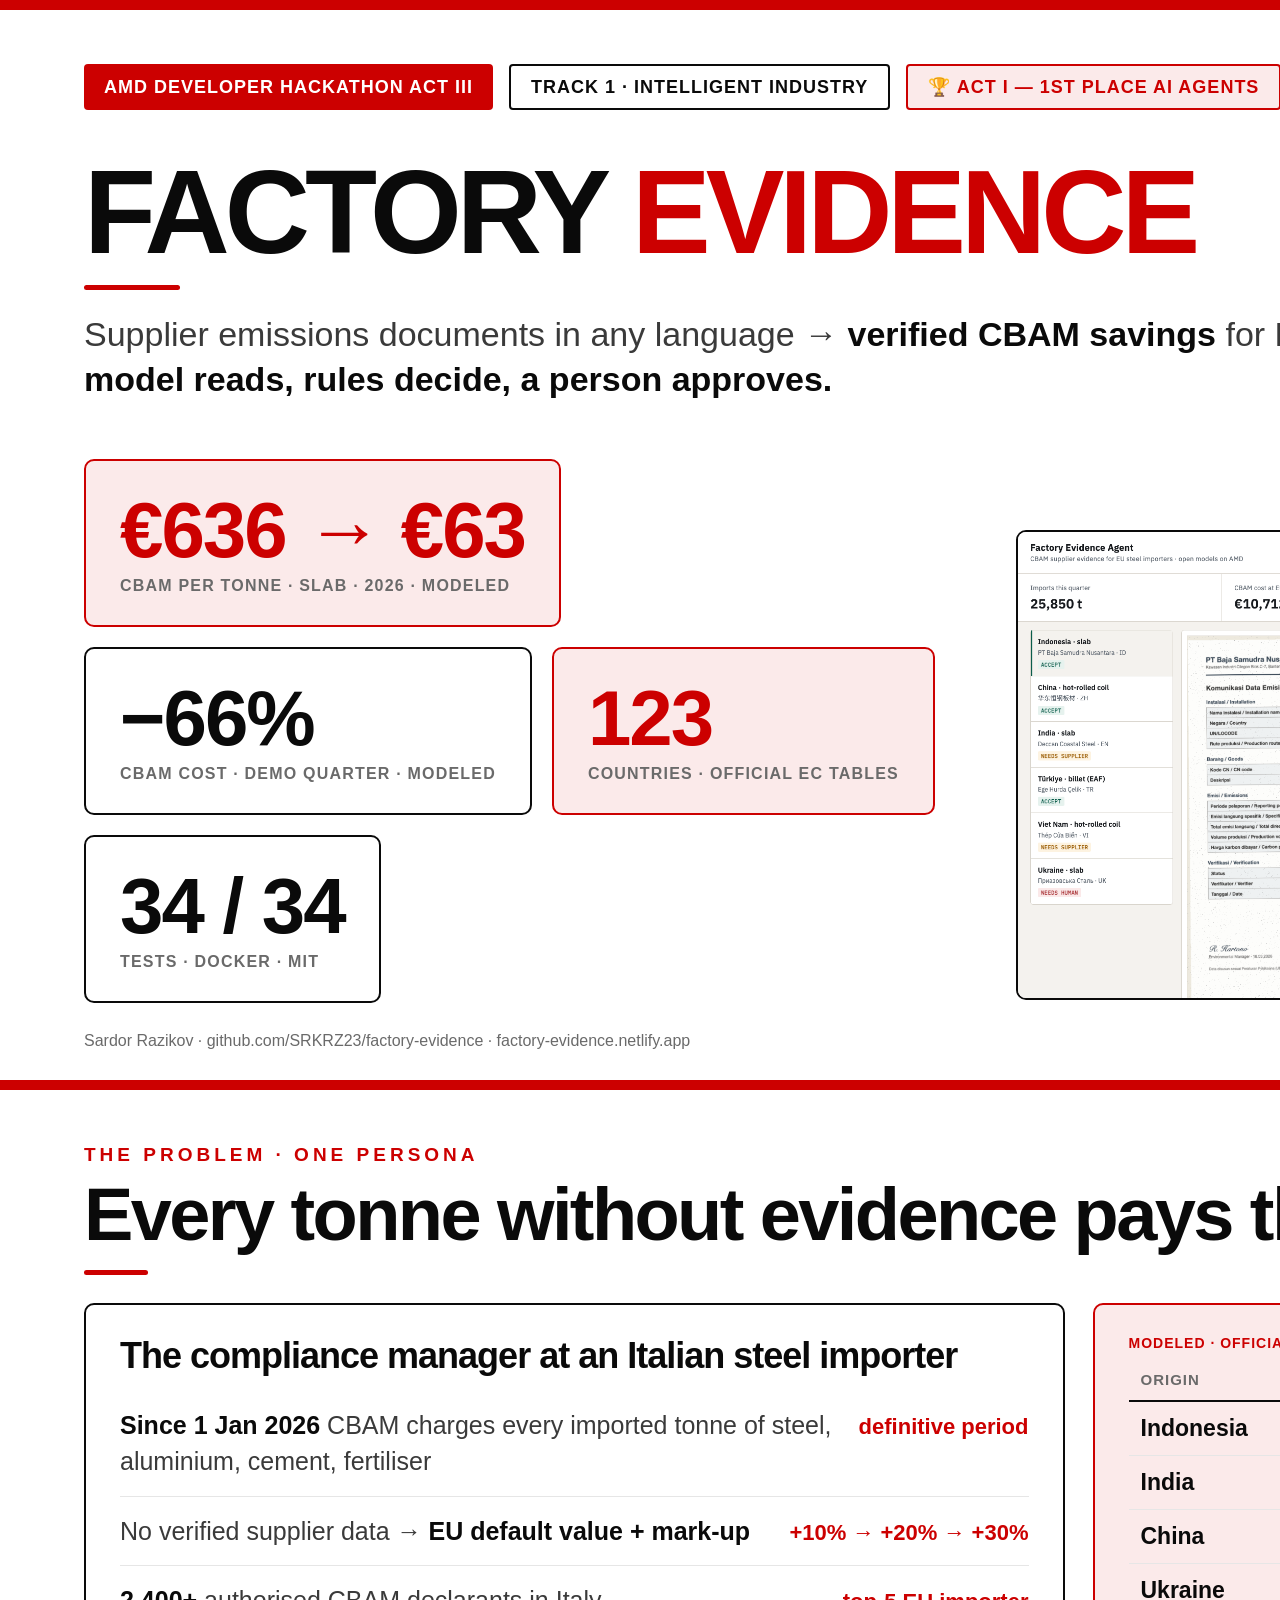
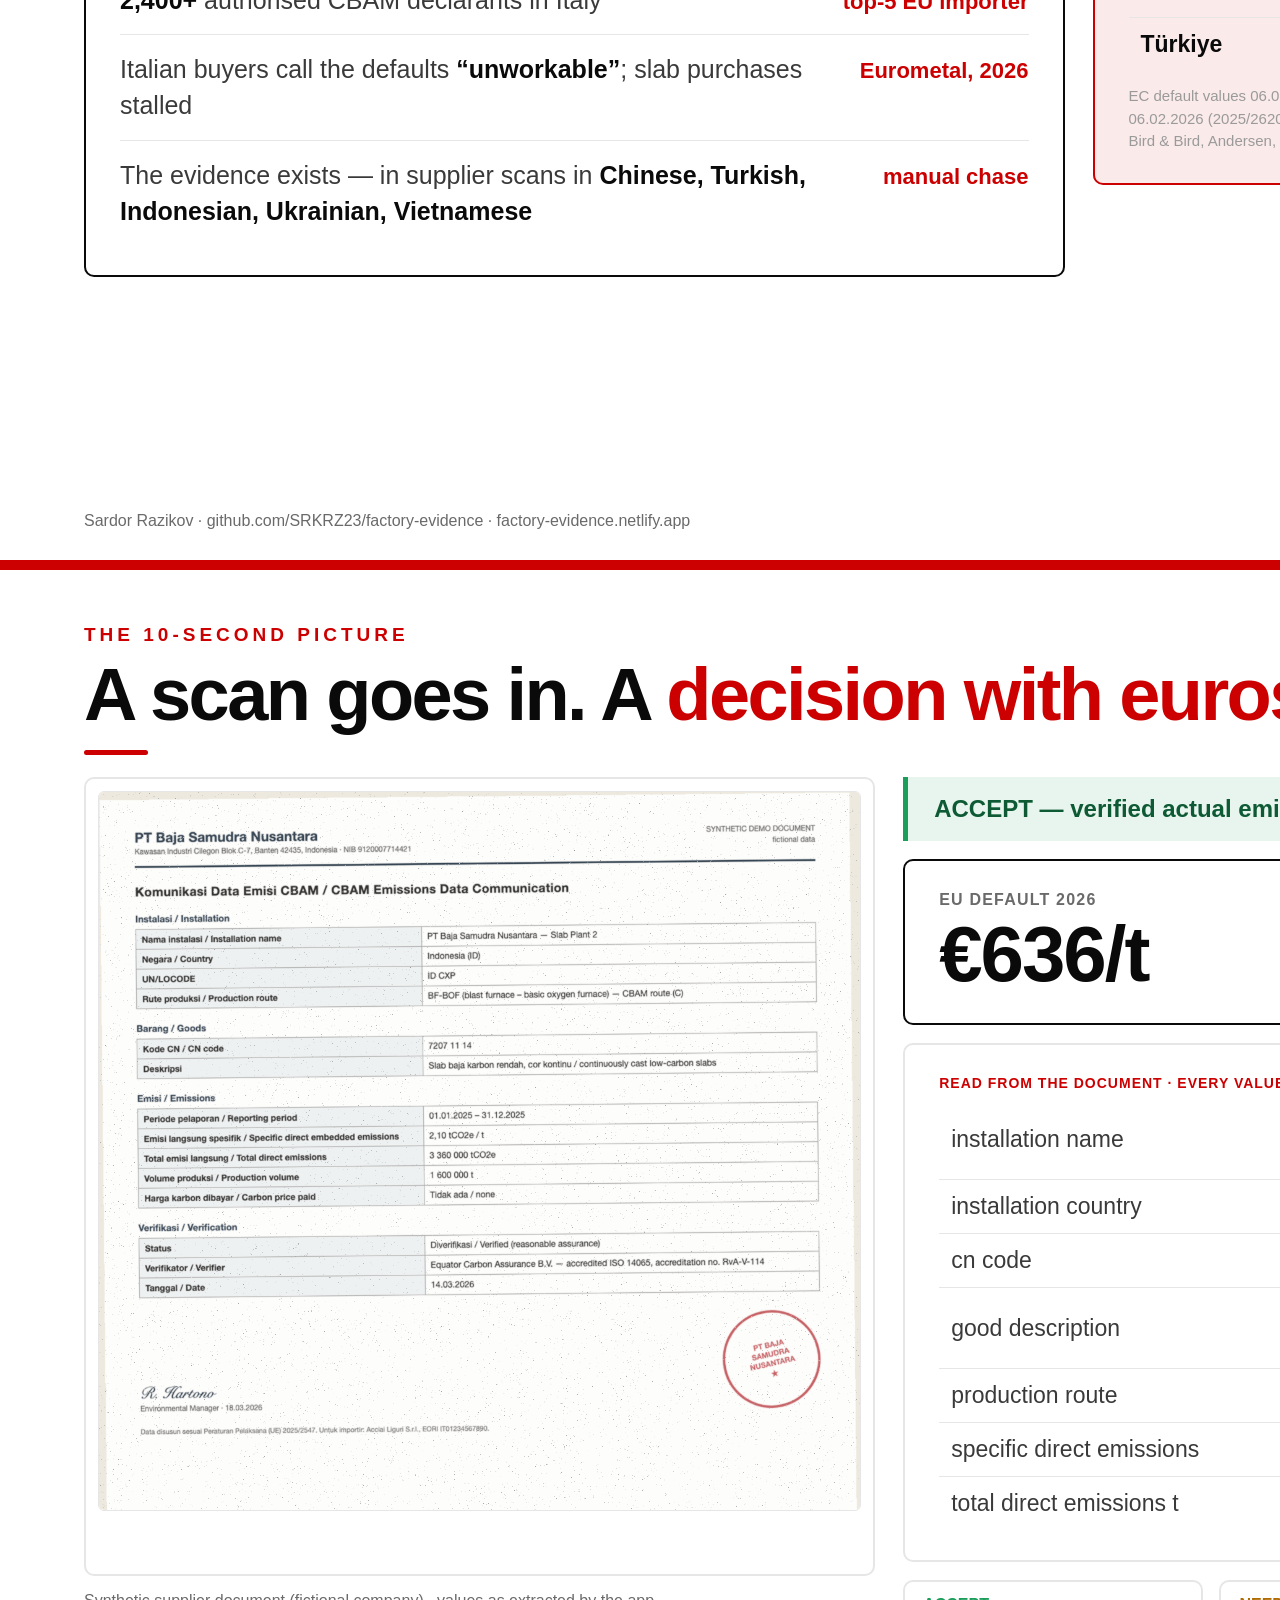
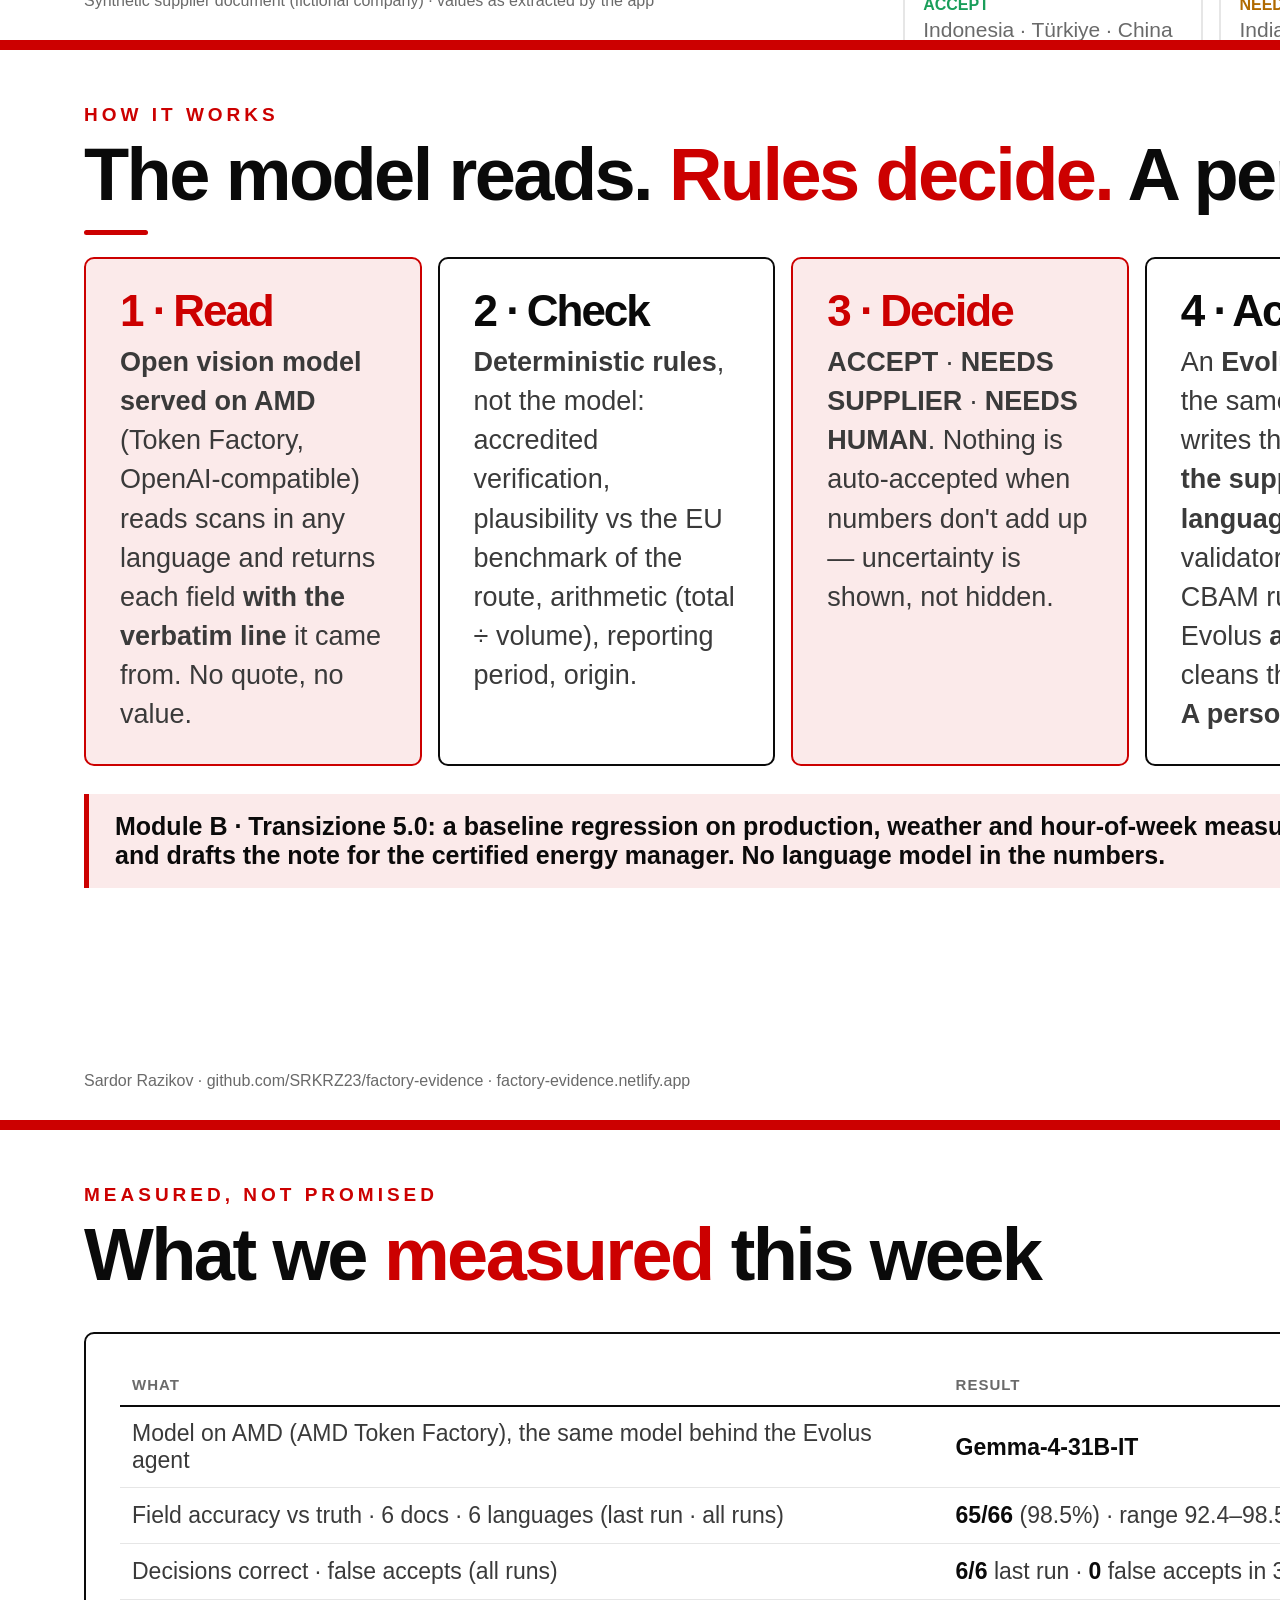
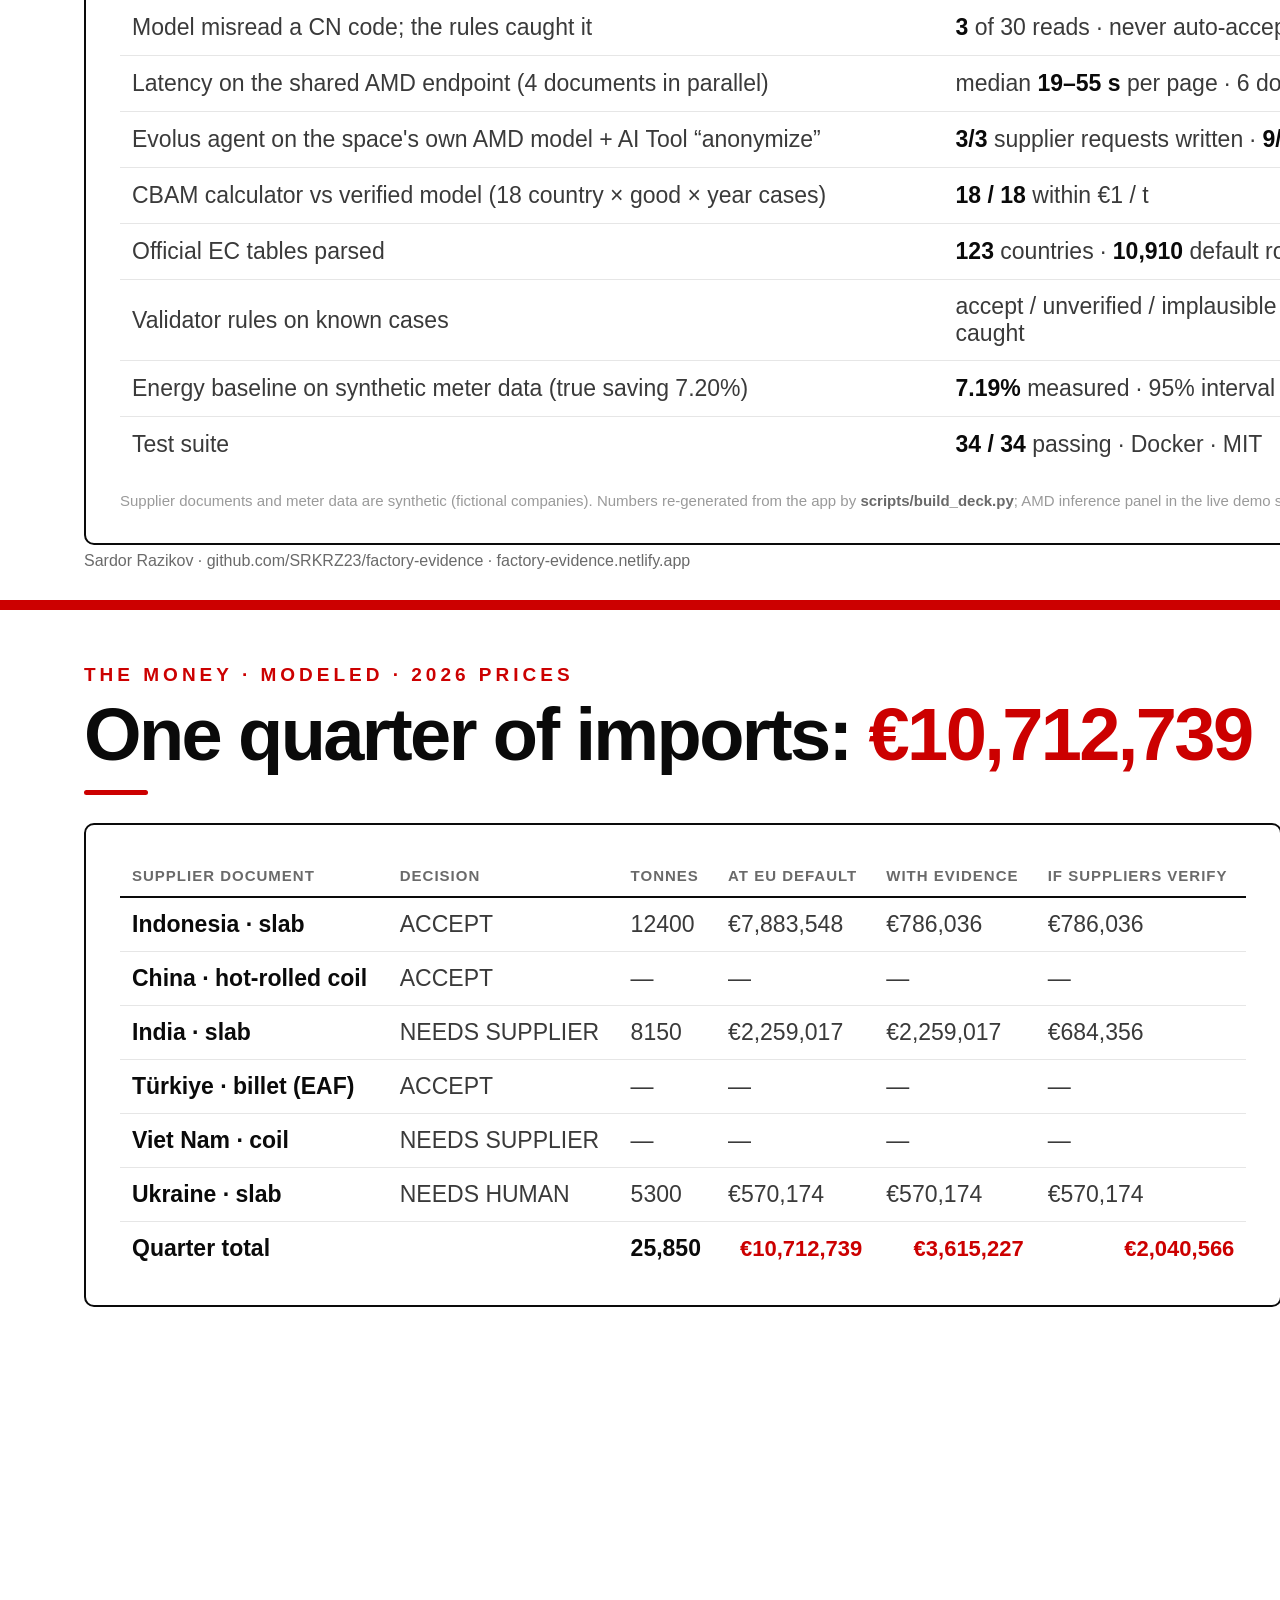
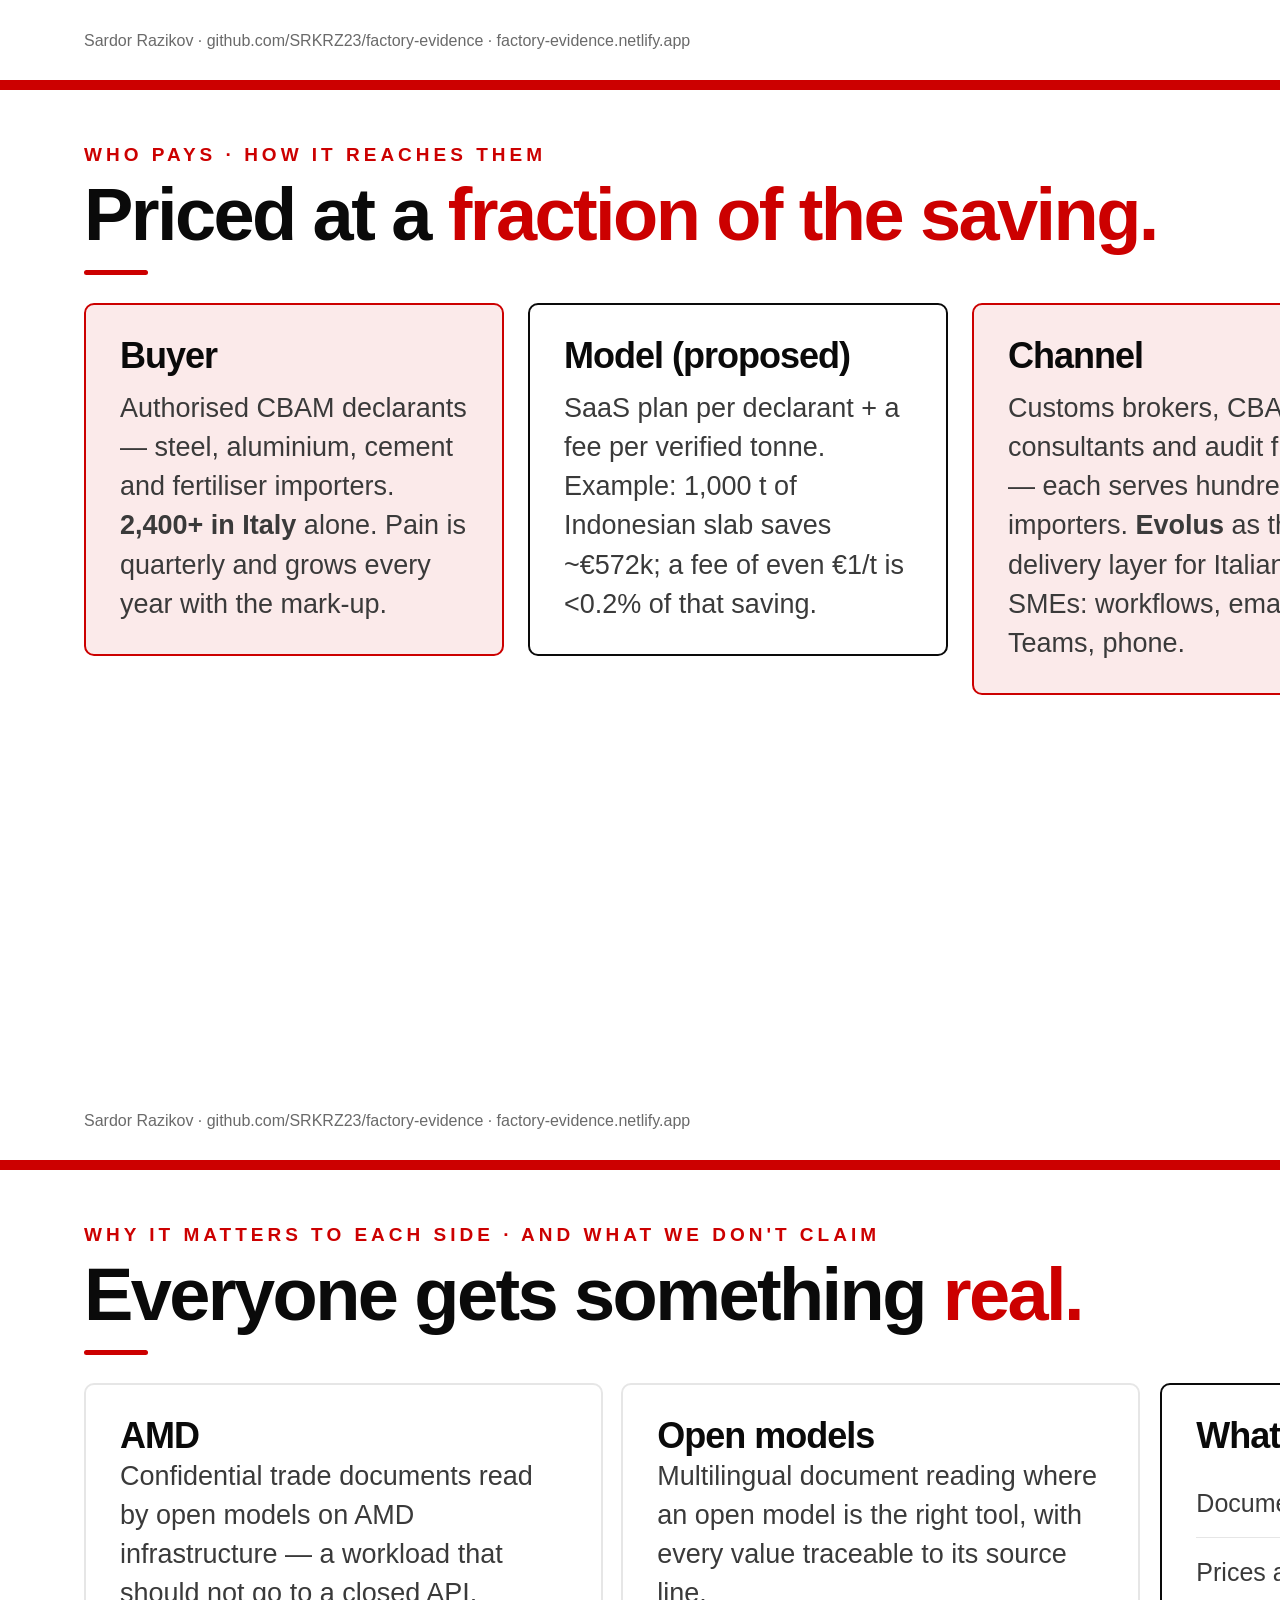
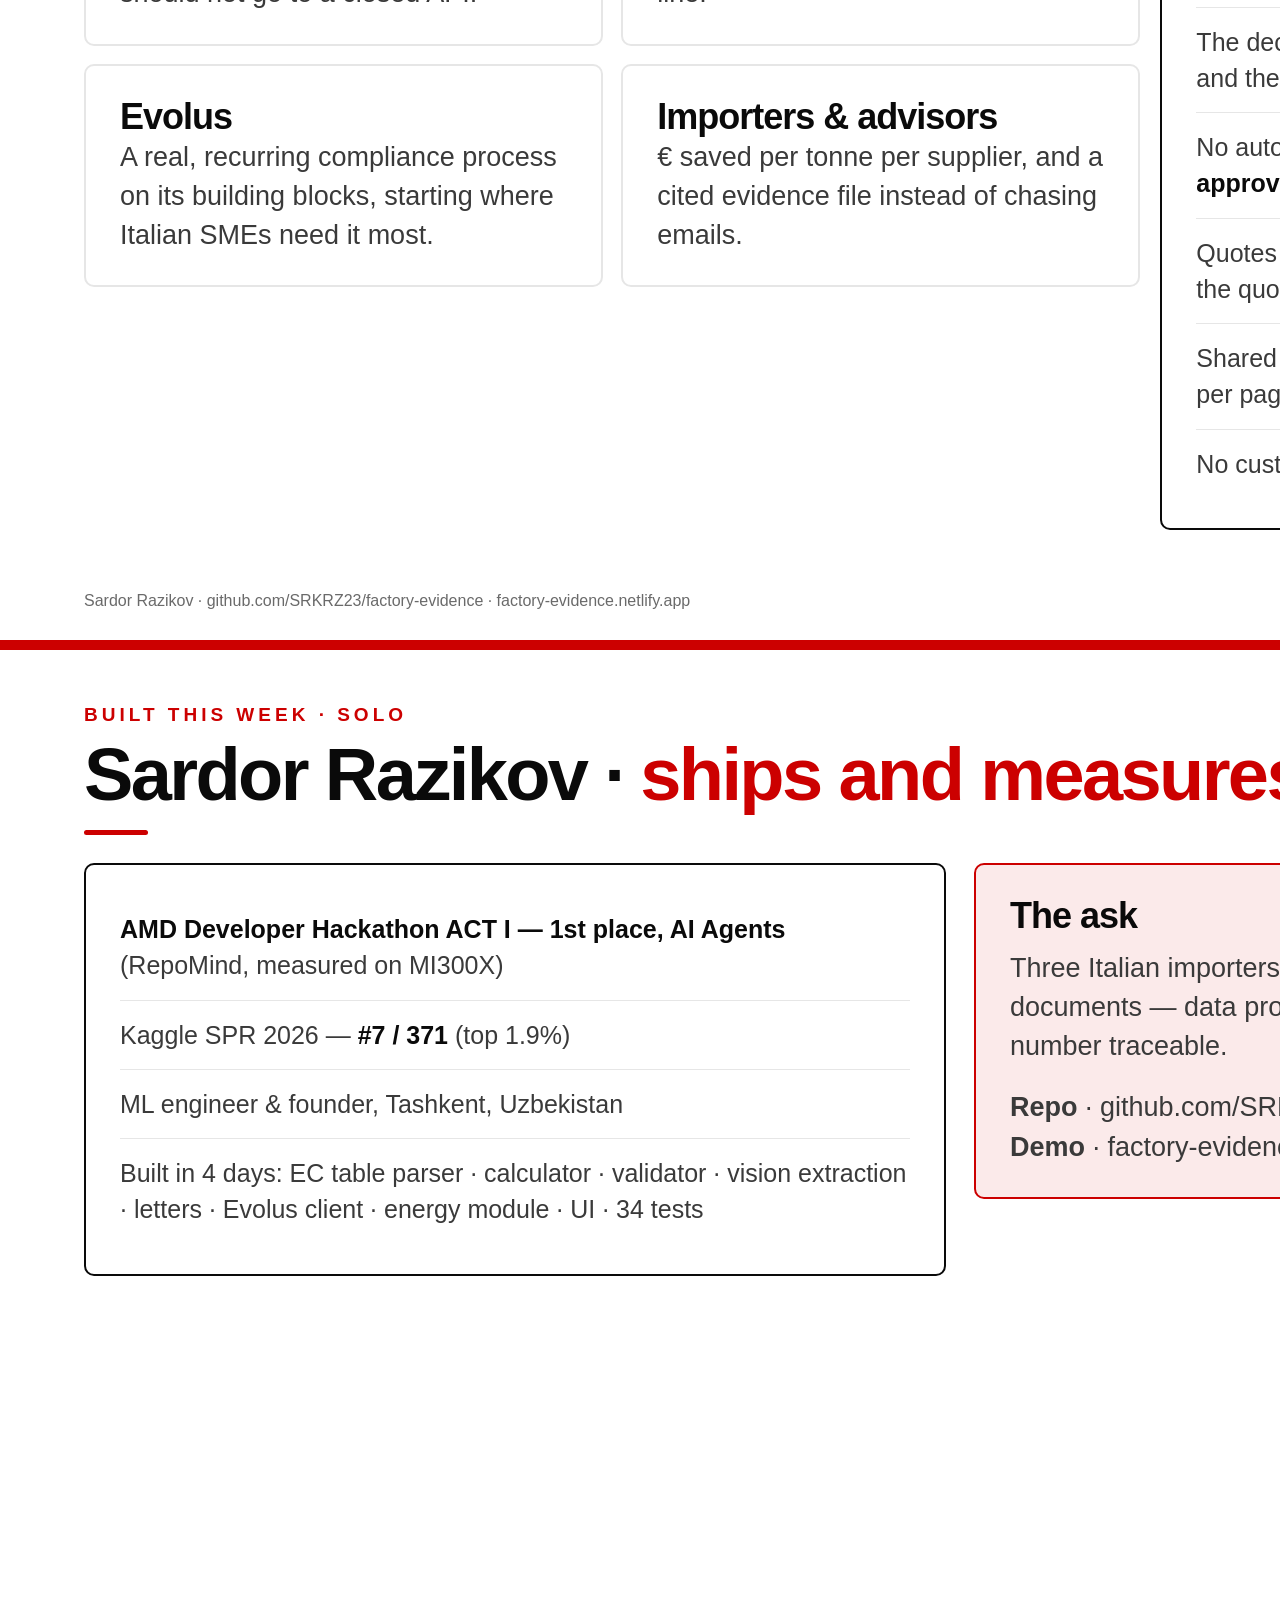
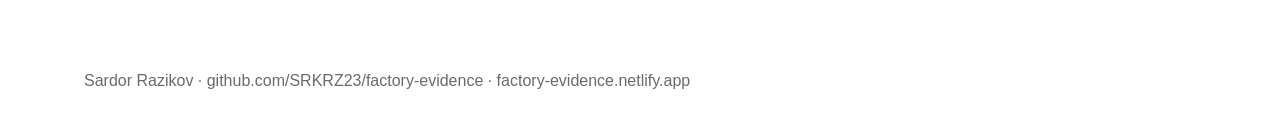
==== commit d6bbfa03: "Final demo assets: honest limits, corrected Evolus description, video timeline - Deck slide 4: Evolu" ====
--- a/deck/deck.html
+++ b/deck/deck.html
@@ -109,7 +109,7 @@
  <div class="card card-r" style="flex:1"><div class="kpi" style="font-size:44px">1 · Read</div><div class="body" style="margin-top:10px"><b>Open vision model served on AMD</b> (Token Factory, OpenAI-compatible) reads scans in any language and returns each field <b>with the verbatim line</b> it came from. No quote, no value.</div></div>
  <div class="card card-k" style="flex:1"><div class="kpi k" style="font-size:44px">2 · Check</div><div class="body" style="margin-top:10px"><b>Deterministic rules</b>, not the model: accredited verification, plausibility vs the EU benchmark of the route, arithmetic (total ÷ volume), reporting period, origin.</div></div>
  <div class="card card-r" style="flex:1"><div class="kpi" style="font-size:44px">3 · Decide</div><div class="body" style="margin-top:10px"><b>ACCEPT</b> · <b>NEEDS SUPPLIER</b> · <b>NEEDS HUMAN</b>. Nothing is auto-accepted when numbers don't add up — uncertainty is shown, not hidden.</div></div>
- <div class="card card-k" style="flex:1"><div class="kpi k" style="font-size:44px">4 · Act</div><div class="body" style="margin-top:10px">Request to the supplier <b>in their language</b>, from validator facts only. <b>Evolus</b> runs the process: email intake workflow, extractor, AI Tools, CBAM knowledge library, hand-off.</div></div>
+ <div class="card card-k" style="flex:1"><div class="kpi k" style="font-size:44px">4 · Act</div><div class="body" style="margin-top:10px">An <b>Evolus agent</b> on the same AMD model writes the request <b>in the supplier&#39;s language</b>, from validator facts and a CBAM rules library. Evolus <b>anonymize</b> cleans the auditor file. <b>A person approves</b>.</div></div>
  <div class="card card-r" style="flex:1"><div class="kpi" style="font-size:44px">5 · Count</div><div class="body" style="margin-top:10px">€ per supplier and per quarter: EU default vs verified evidence vs potential if pending suppliers verify. Official EC tables, 123 countries.</div></div></div>
 <div class="flex g20" style="margin-top:28px">
  <div class="quote" style="flex:1">Module B · Transizione 5.0: a baseline regression on production, weather and hour-of-week measures an efficiency retrofit with a 95% interval and drafts the note for the certified energy manager. No language model in the numbers.</div></div><div class="foot">Sardor Razikov · github.com/SRKRZ23/factory-evidence · factory-evidence.netlify.app</div><div class="sn">04 / 09</div></div><div class="slide">
@@ -146,6 +146,8 @@
   <div class="prow"><span>Prices after 2026 are <b>scenarios</b>, not forecasts</span></div>
   <div class="prow"><span>The declaration stays with the <b>authorised declarant</b> and the <b>accredited verifier</b></span></div>
   <div class="prow"><span>No autonomous compliance decision — <b>a person approves</b></span></div>
+  <div class="prow"><span>Quotes are transcribed by the model: in 1 of 66 fields the quote had a typo (value correct)</span></div>
+  <div class="prow"><span>Shared AMD endpoint, not a dedicated GPU: 19–55 s per page</span></div>
   <div class="prow"><span>No customer or partner endorsement implied</span></div></div></div></div><div class="foot">Sardor Razikov · github.com/SRKRZ23/factory-evidence · factory-evidence.netlify.app</div><div class="sn">08 / 09</div></div><div class="slide">
 <div class="eye">Built this week · solo</div>
 <div class="h2">Sardor Razikov · <span class="r">ships and measures.</span></div><div class="divr"></div>
